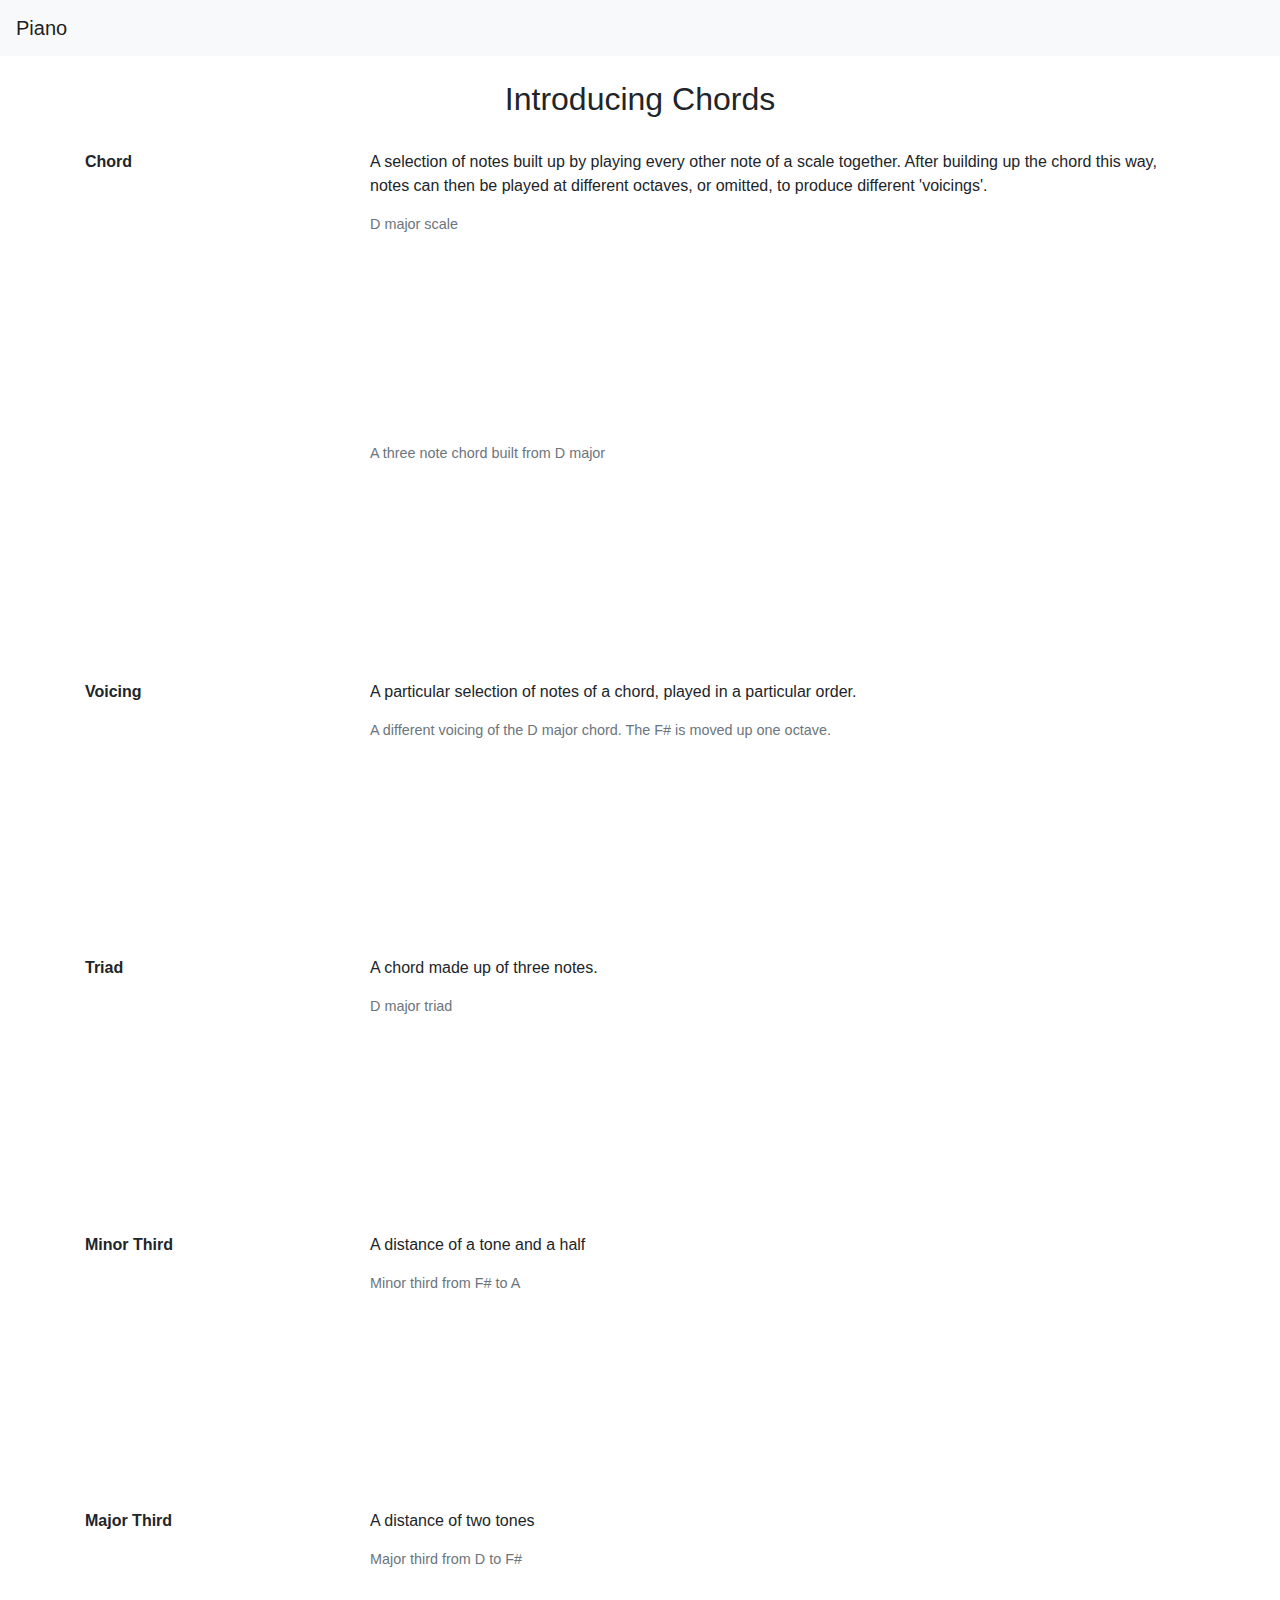
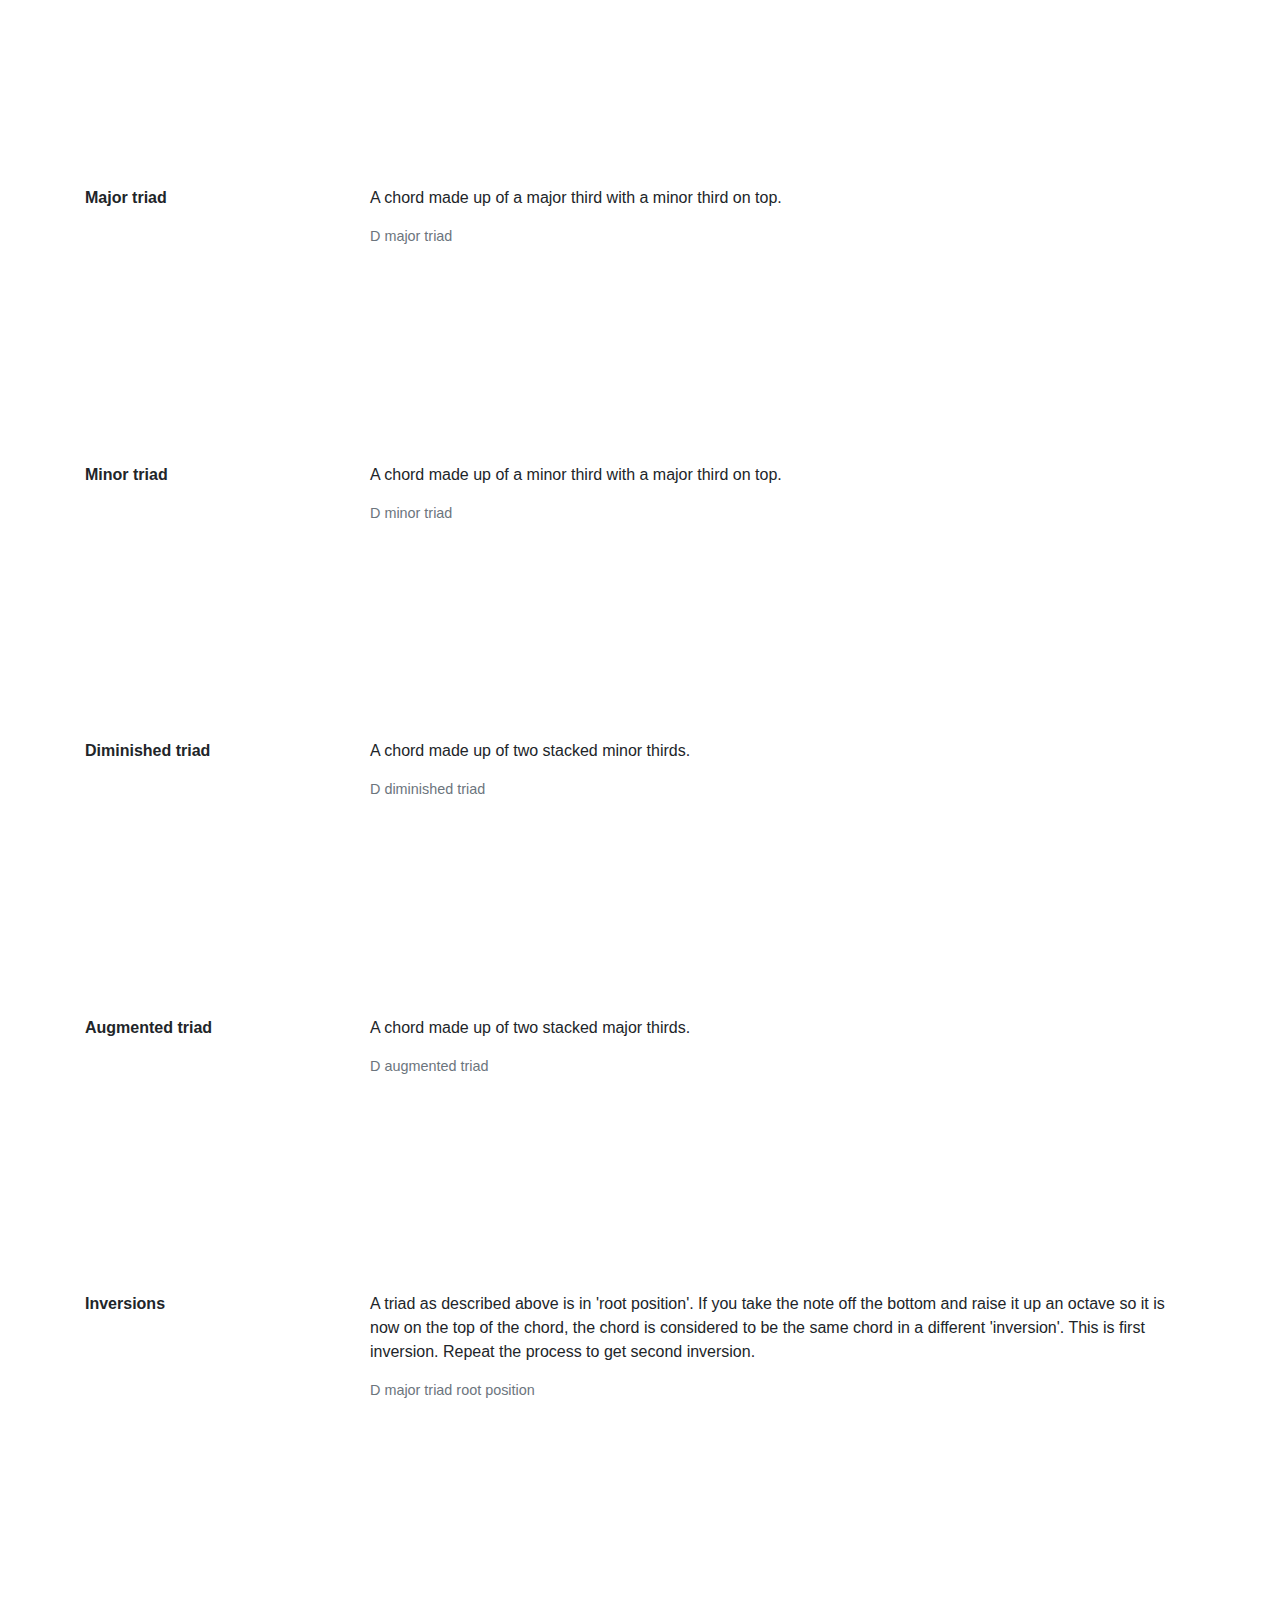
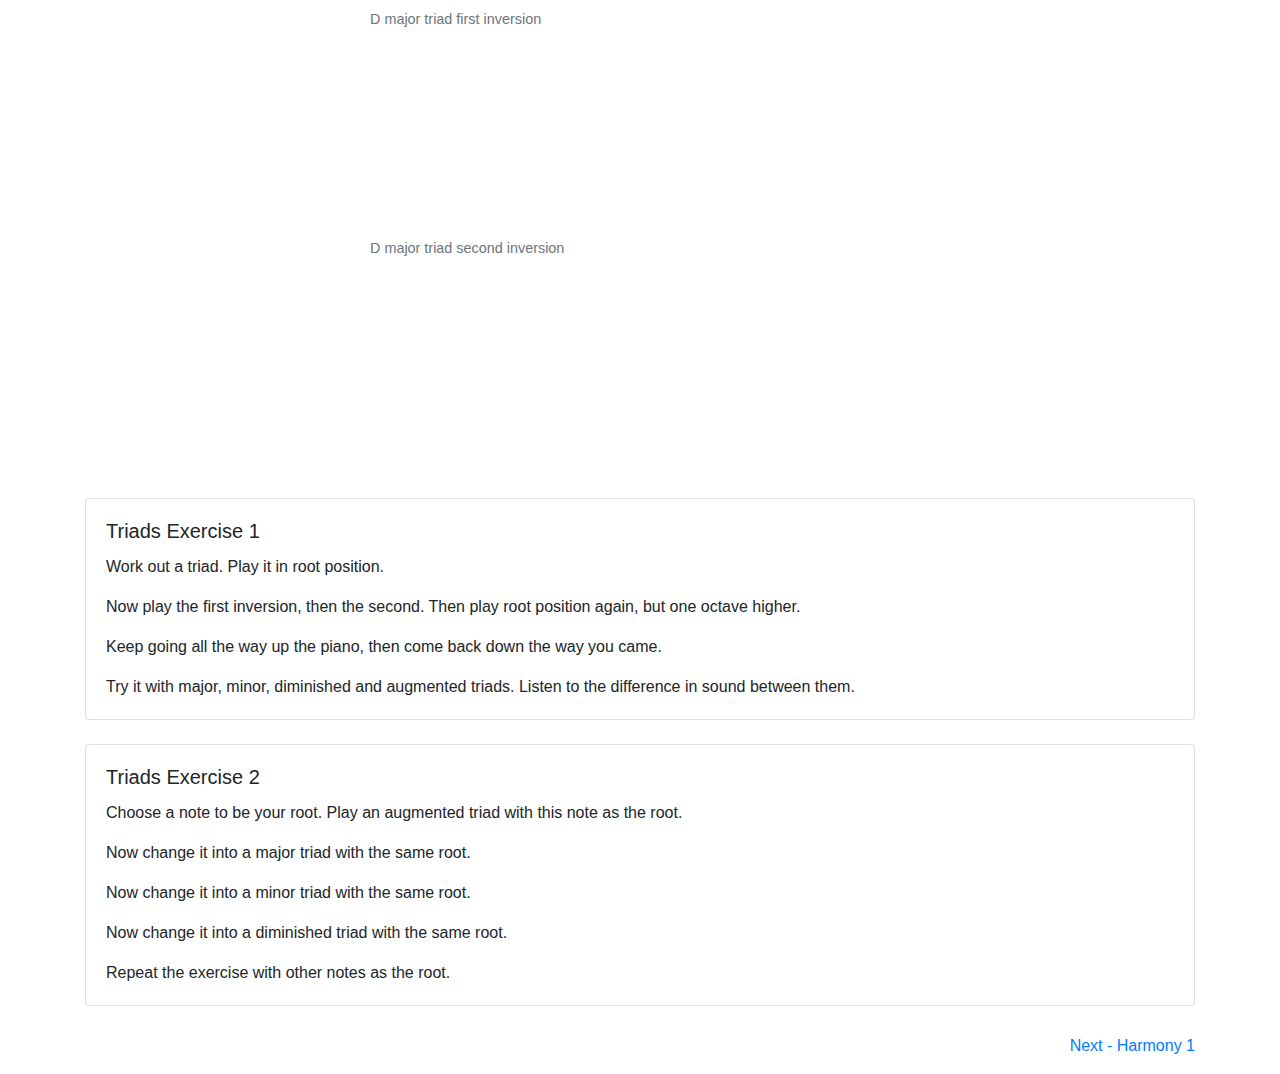
==== chords1/index.html @ b822da72 "more colours" ====
<!doctype html>
<html lang="en">

<head>
    <!-- Required meta tags -->
    <meta charset="utf-8">
    <meta name="viewport"
          content="width=device-width, initial-scale=1, shrink-to-fit=no">

    <!-- Bootstrap CSS -->
    <link rel="stylesheet"
          href="https://stackpath.bootstrapcdn.com/bootstrap/4.3.1/css/bootstrap.min.css"
          integrity="sha384-ggOyR0iXCbMQv3Xipma34MD+dH/1fQ784/j6cY/iJTQUOhcWr7x9JvoRxT2MZw1T"
          crossorigin="anonymous">

    <title>Introducing Chords</title>
</head>

<body>
    <nav class="navbar navbar-expand-lg navbar-light bg-light">
        <a class="navbar-brand"
           href="/Piano">Piano</a>
    </nav>
    <div class="container">
        <h2 class="text-center py-4">Introducing Chords</h2>
        <dl class="row">
            <dt class="col-sm-3">
                Chord
            </dt>
            <dd class="col-sm-9">
                <p>
                    A selection of notes built up by playing every other note of a scale together. After building up the
                    chord this way, notes can then be played at different octaves, or omitted, to produce different
                    'voicings'.
                </p>
                <div class="figure-caption">D major scale</div>
                <canvas class="keyboard" height="200" width="450" data-lowest="c1" data-highest="gb2" data-notes="d1,e1,gb1,g1,a1,b1,db2,d2:3"></canvas>        
            
                <div class="figure-caption">A three note chord built from D major</div>
                <canvas class="keyboard" height="200" width="450" data-lowest="c1" data-highest="gb2" data-notes="d1,gb1,a1:3"></canvas>
            </dd>
            <dt class="col-sm-3">
                Voicing
            </dt>
            <dd class="col-sm-9">
                <p>
                    A particular selection of notes of a chord, played in a particular order.
                </p>
                <div class="figure-caption">A different voicing of the D major chord. The F# is moved up one octave.</div>
                <canvas class="keyboard" height="200" width="450" data-lowest="c1" data-highest="gb2" data-notes="d1,gb2,a1:3"></canvas>
            </dd>
            <dt class="col-sm-3">
                Triad
            </dt>
            <dd class="col-sm-9">
                <p>
                    A chord made up of three notes.
                </p>
                <div class="figure-caption">D major triad</div>
                <canvas class="keyboard" height="200" width="450" data-lowest="c1" data-highest="gb2" data-notes="d1,gb1,a1:1"></canvas>
            </dd>
            <dt class="col-sm-3">
                Minor Third
            </dt>
            <dd class="col-sm-9">
                <p>
                    A distance of a tone and a half
                </p>
                <div class="figure-caption">Minor third from F# to A</div>
                <canvas class="keyboard" height="200" width="450" data-lowest="c1" data-highest="gb2" data-notes="gb1,a1:1"></canvas>
            </dd>
            <dt class="col-sm-3">
                Major Third
            </dt>
            <dd class="col-sm-9">
                <p>
                    A distance of two tones
                </p>
                <div class="figure-caption">Major third from D to F#</div>
                <canvas class="keyboard" height="200" width="450" data-lowest="c1" data-highest="gb2" data-notes="d1,gb1:1"></canvas>
            </dd>
            <dt class="col-sm-3">
                Major triad
            </dt>
            <dd class="col-sm-9">
                <p>
                    A chord made up of a major third with a minor third on top.
                </p>
                <div class="figure-caption">D major triad</div>
                <canvas class="keyboard" height="200" width="450" data-lowest="c1" data-highest="gb2" data-notes="d1,gb1,a1:2"></canvas>
            </dd>
            <dt class="col-sm-3">
                Minor triad
            </dt>
            <dd class="col-sm-9">
                <p>
                    A chord made up of a minor third with a major third on top.
                </p>
                <div class="figure-caption">D minor triad</div>
                <canvas class="keyboard" height="200" width="450" data-lowest="c1" data-highest="gb2" data-notes="d1,f1,a1:2"></canvas>
            </dd>
            <dt class="col-sm-3">
                Diminished triad
            </dt>
            <dd class="col-sm-9">
                <p>
                    A chord made up of two stacked minor thirds.
                </p>
                <div class="figure-caption">D diminished triad</div>
                <canvas class="keyboard" height="200" width="450" data-lowest="c1" data-highest="gb2" data-notes="d1,f1,ab1:2"></canvas>
            </dd>
            <dt class="col-sm-3">
                Augmented triad
            </dt>
            <dd class="col-sm-9">
                <p>
                    A chord made up of two stacked major thirds.
                </p>
                <div class="figure-caption">D augmented triad</div>
                <canvas class="keyboard" height="200" width="450" data-lowest="c1" data-highest="gb2" data-notes="d1,gb1,bb1:2"></canvas>
            </dd>
            <dt class="col-sm-3">
                Inversions
            </dt>
            <dd class="col-sm-9">
                <p>
                    A triad as described above is in 'root position'. If you take the note off the bottom and raise it
                    up an octave so it is now on the top of the chord, the chord is considered to be the same chord in a
                    different
                    'inversion'. This is first inversion. Repeat the process to get second inversion.
                </p>
                <div class="figure-caption">D major triad root position</div>
                <canvas class="keyboard" height="200" width="450" data-lowest="c1" data-highest="gb2" data-notes="d1,gb1,a1:3"></canvas>
                <div class="figure-caption">D major triad first inversion</div>
                <canvas class="keyboard" height="200" width="450" data-lowest="c1" data-highest="gb2" data-notes="d2,gb1,a1:3"></canvas>
                <div class="figure-caption">D major triad second inversion</div>
                <canvas class="keyboard" height="200" width="450" data-lowest="c1" data-highest="gb2" data-notes="d2,gb2,a1:3"></canvas>
            </dd>
        </dl>

        <div class="card my-4">
            <div class="card-body">
                <h5 class="card-title">Triads Exercise 1</h5>
                <p class="card-text">
                    Work out a triad. Play it in root position.
                </p>
                <p class="card-text">
                    Now play the first inversion, then the second. Then play root position again, but one octave higher.
                </p>
                <p class="card-text">
                    Keep going all the way up the piano, then come back down the way you came.
                </p>
                <p class="card-text">
                    Try it with major, minor, diminished and augmented triads. Listen to the difference in sound between them.
                </p>
            </div>
        </div>

        <div class="card my-4">
            <div class="card-body">
                <h5 class="card-title">Triads Exercise 2</h5>
                <p class="card-text">
                    Choose a note to be your root. Play an augmented triad with this note as the root.
                </p>
                <p class="card-text">
                    Now change it into a major triad with the same root.
                </p>
                <p class="card-text">
                    Now change it into a minor triad with the same root.
                </p>
                <p class="card-text">
                    Now change it into a diminished triad with the same root.
                </p>
                <p class="card-text">
                    Repeat the exercise with other notes as the root.
                </p>
            </div>
        </div>

        <a href="/Piano/harmony1" class="link-primary mt-1 mb-3 float-right">Next - Harmony 1</a>
    </div>



    <!-- Optional JavaScript -->
    <!-- jQuery first, then Popper.js, then Bootstrap JS -->
    <script src="https://code.jquery.com/jquery-3.3.1.slim.min.js"
            integrity="sha384-q8i/X+965DzO0rT7abK41JStQIAqVgRVzpbzo5smXKp4YfRvH+8abtTE1Pi6jizo"
            crossorigin="anonymous"></script>
    <script src="https://cdnjs.cloudflare.com/ajax/libs/popper.js/1.14.7/umd/popper.min.js"
            integrity="sha384-UO2eT0CpHqdSJQ6hJty5KVphtPhzWj9WO1clHTMGa3JDZwrnQq4sF86dIHNDz0W1"
            crossorigin="anonymous"></script>
    <script src="https://stackpath.bootstrapcdn.com/bootstrap/4.3.1/js/bootstrap.min.js"
            integrity="sha384-JjSmVgyd0p3pXB1rRibZUAYoIIy6OrQ6VrjIEaFf/nJGzIxFDsf4x0xIM+B07jRM"
            crossorigin="anonymous"></script>
    <script src="/Piano/keyboard.js"></script>
</body>

</html>
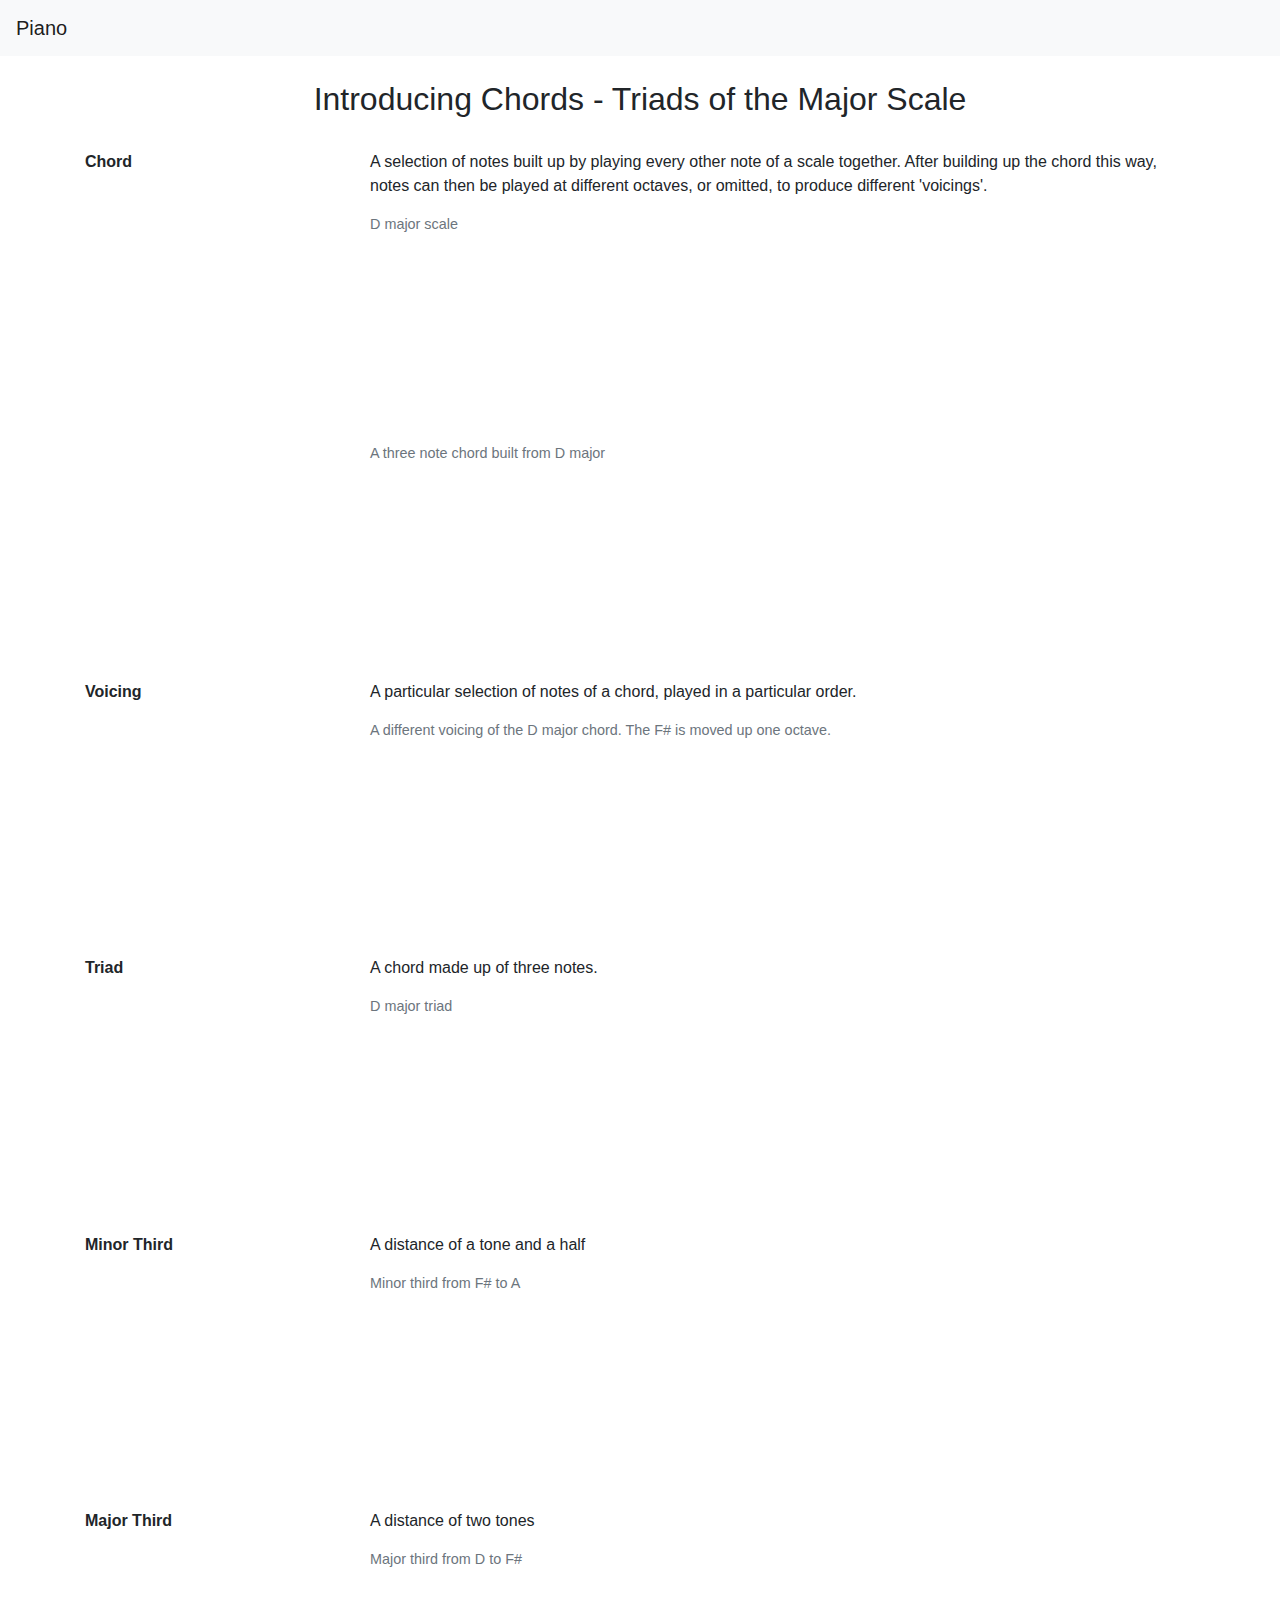
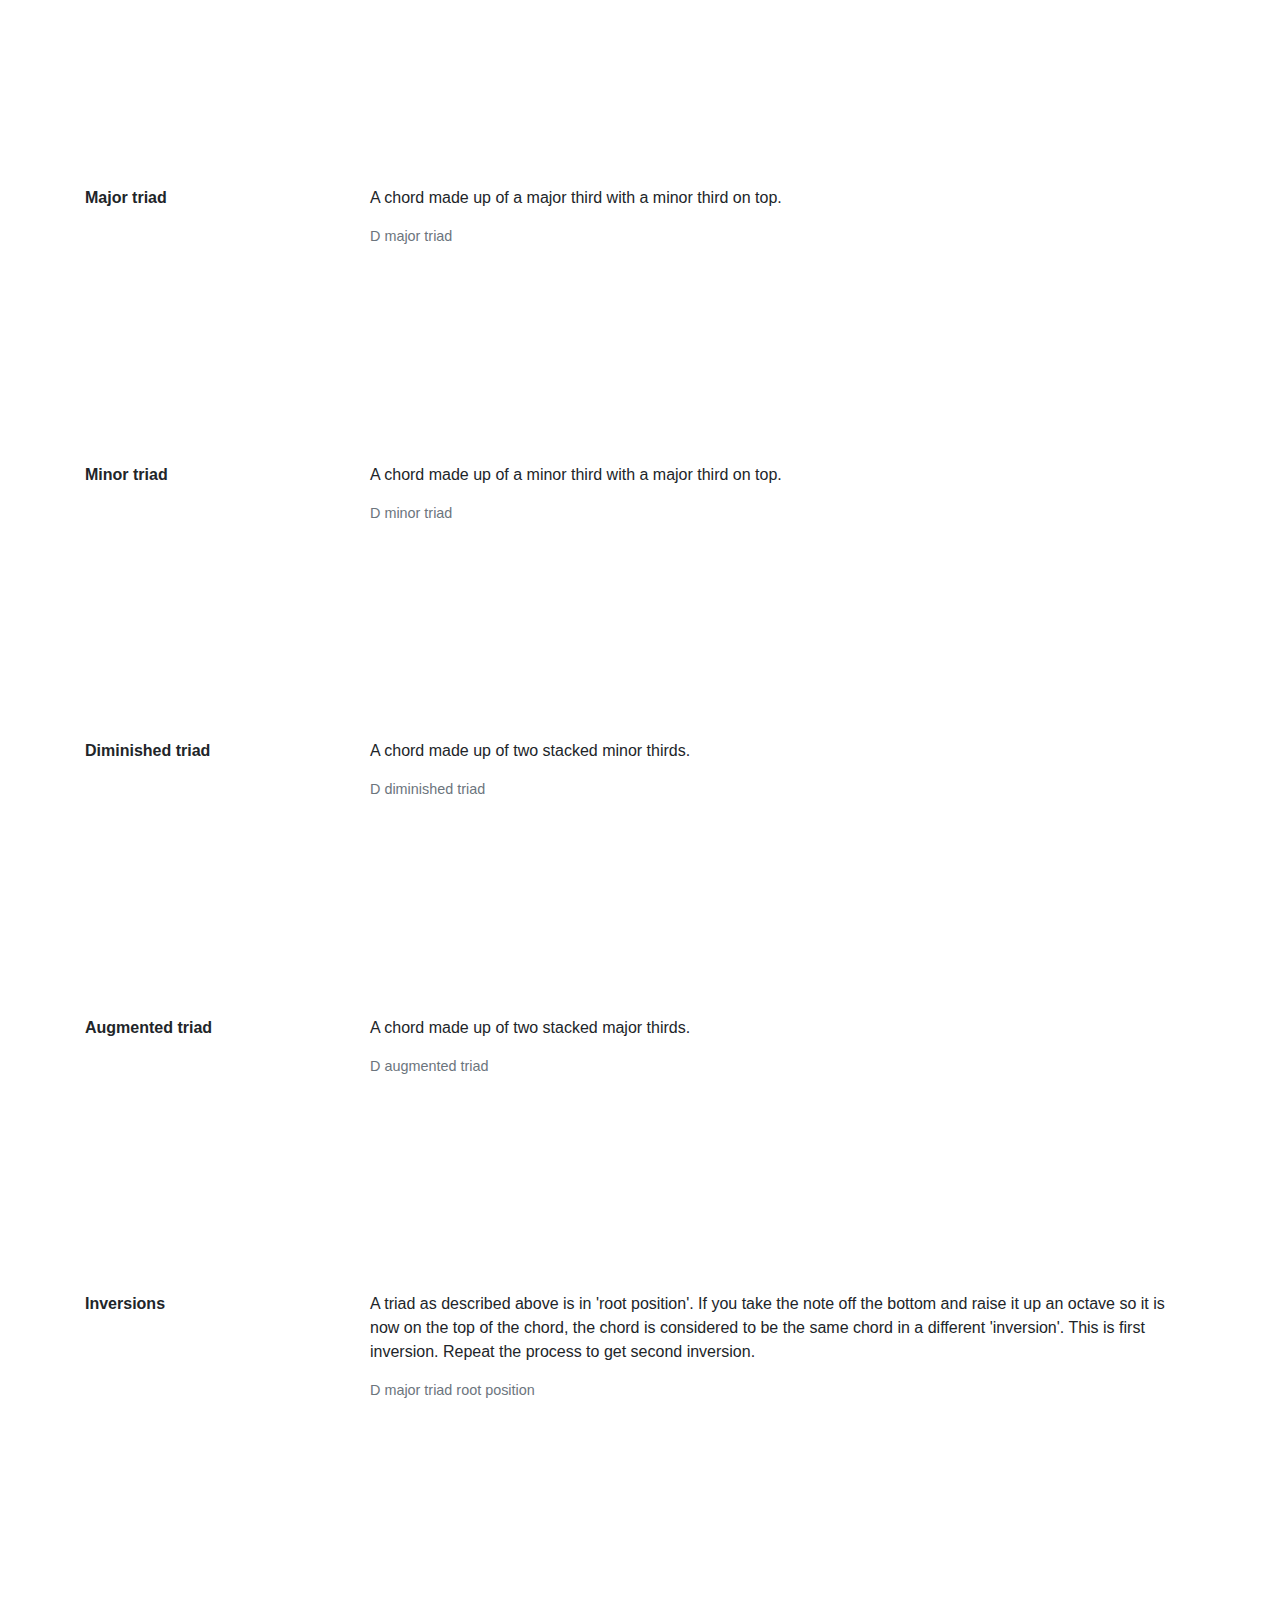
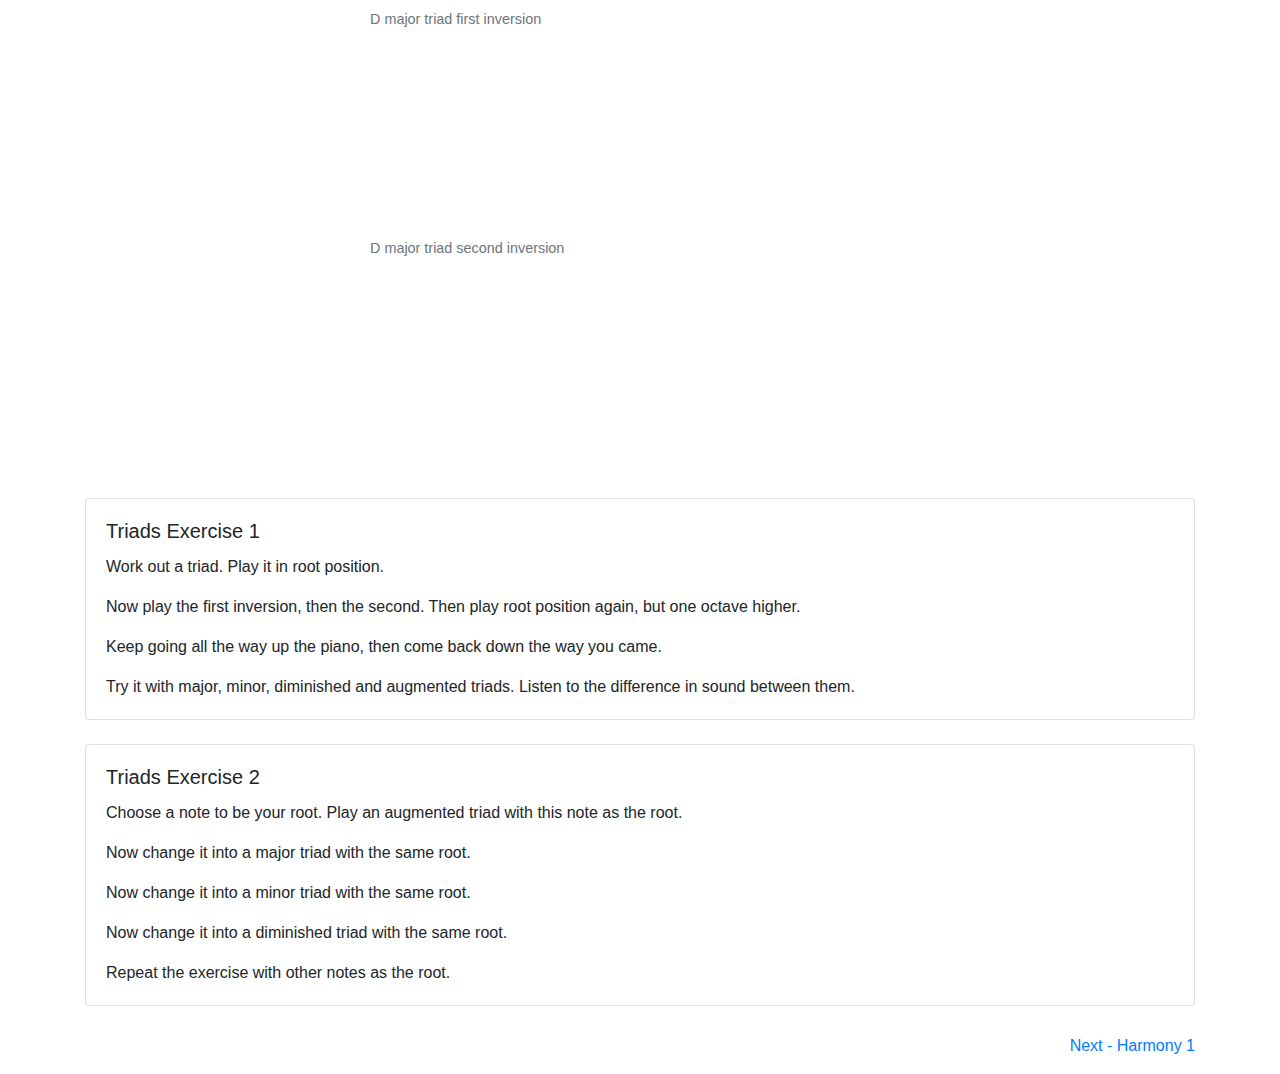
==== commit 3dd737c6: "headings" ====
--- a/chords1/index.html
+++ b/chords1/index.html
@@ -13,7 +13,7 @@
           integrity="sha384-ggOyR0iXCbMQv3Xipma34MD+dH/1fQ784/j6cY/iJTQUOhcWr7x9JvoRxT2MZw1T"
           crossorigin="anonymous">
 
-    <title>Introducing Chords</title>
+    <title>Introducing Chords - Triads of the Major Scale</title>
 </head>
 
 <body>
@@ -22,7 +22,7 @@
            href="/Piano">Piano</a>
     </nav>
     <div class="container">
-        <h2 class="text-center py-4">Introducing Chords</h2>
+        <h2 class="text-center py-4">Introducing Chords - Triads of the Major Scale</h2>
         <dl class="row">
             <dt class="col-sm-3">
                 Chord
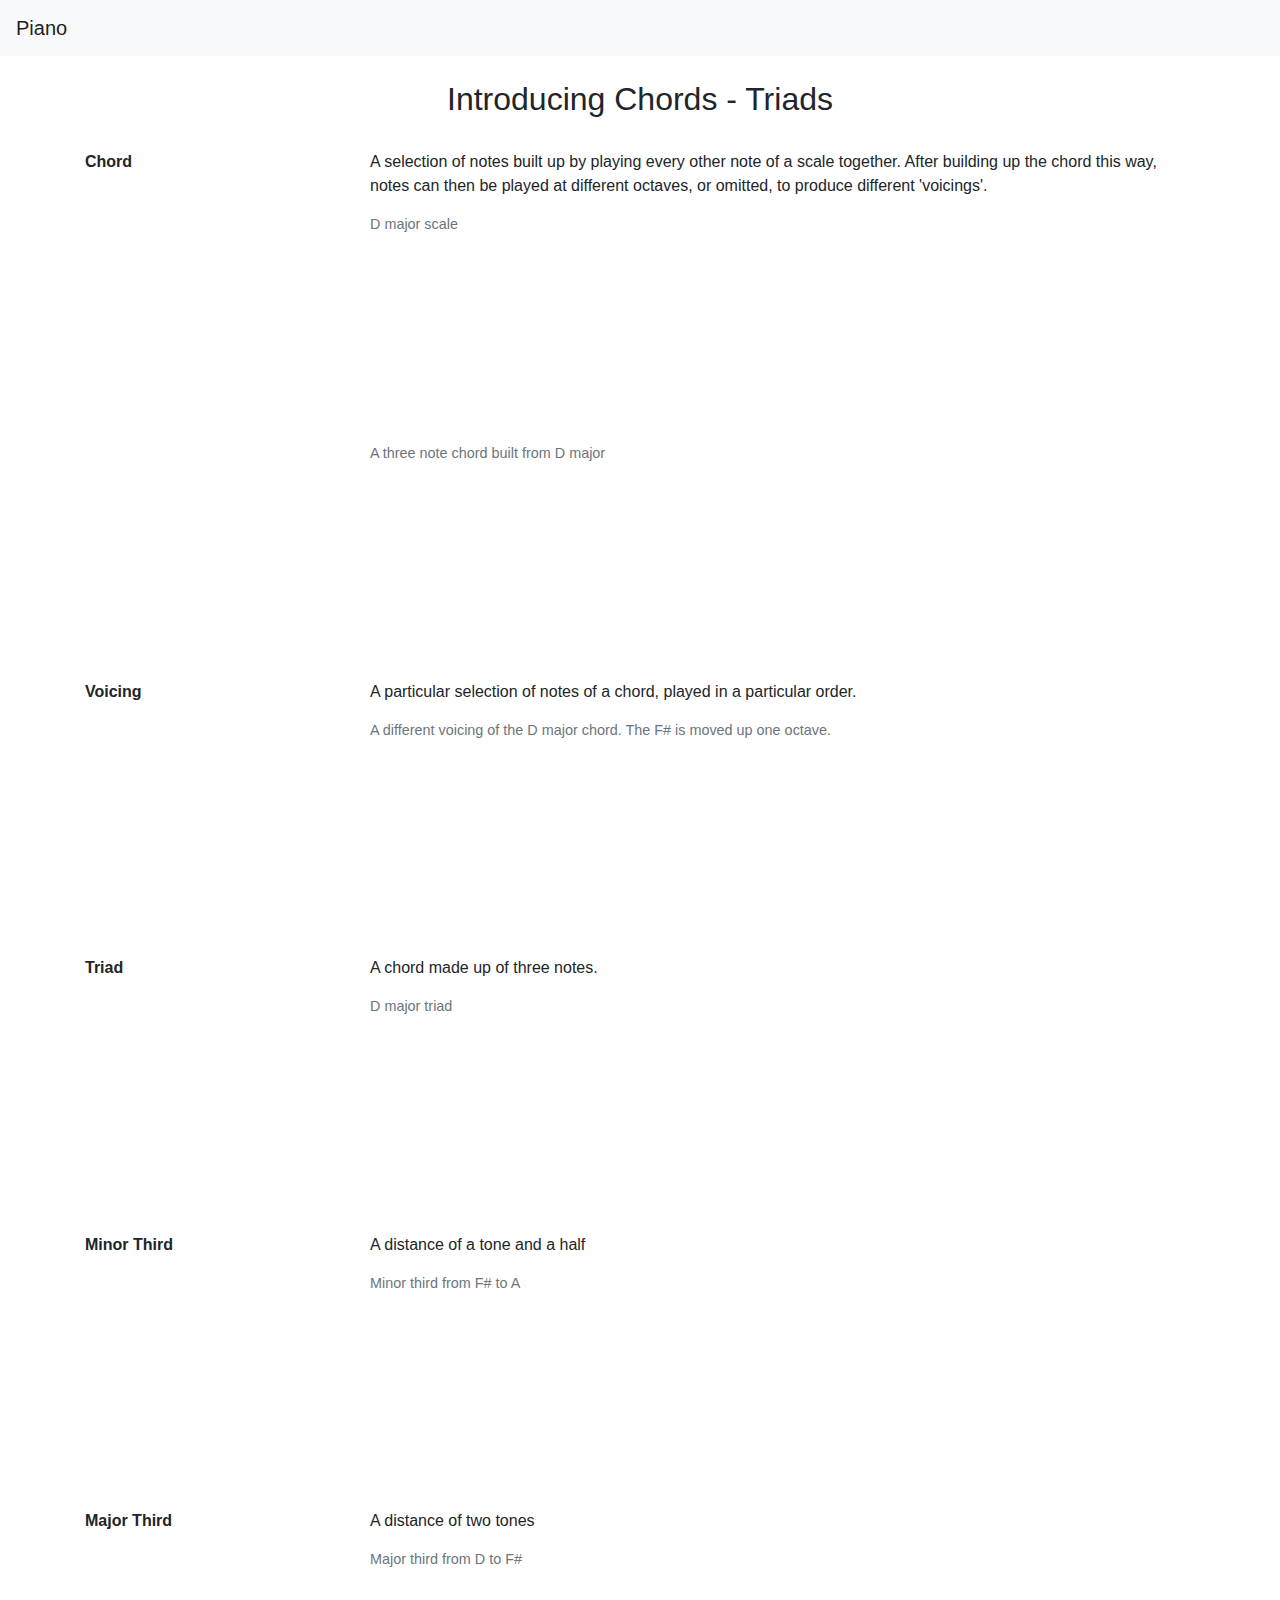
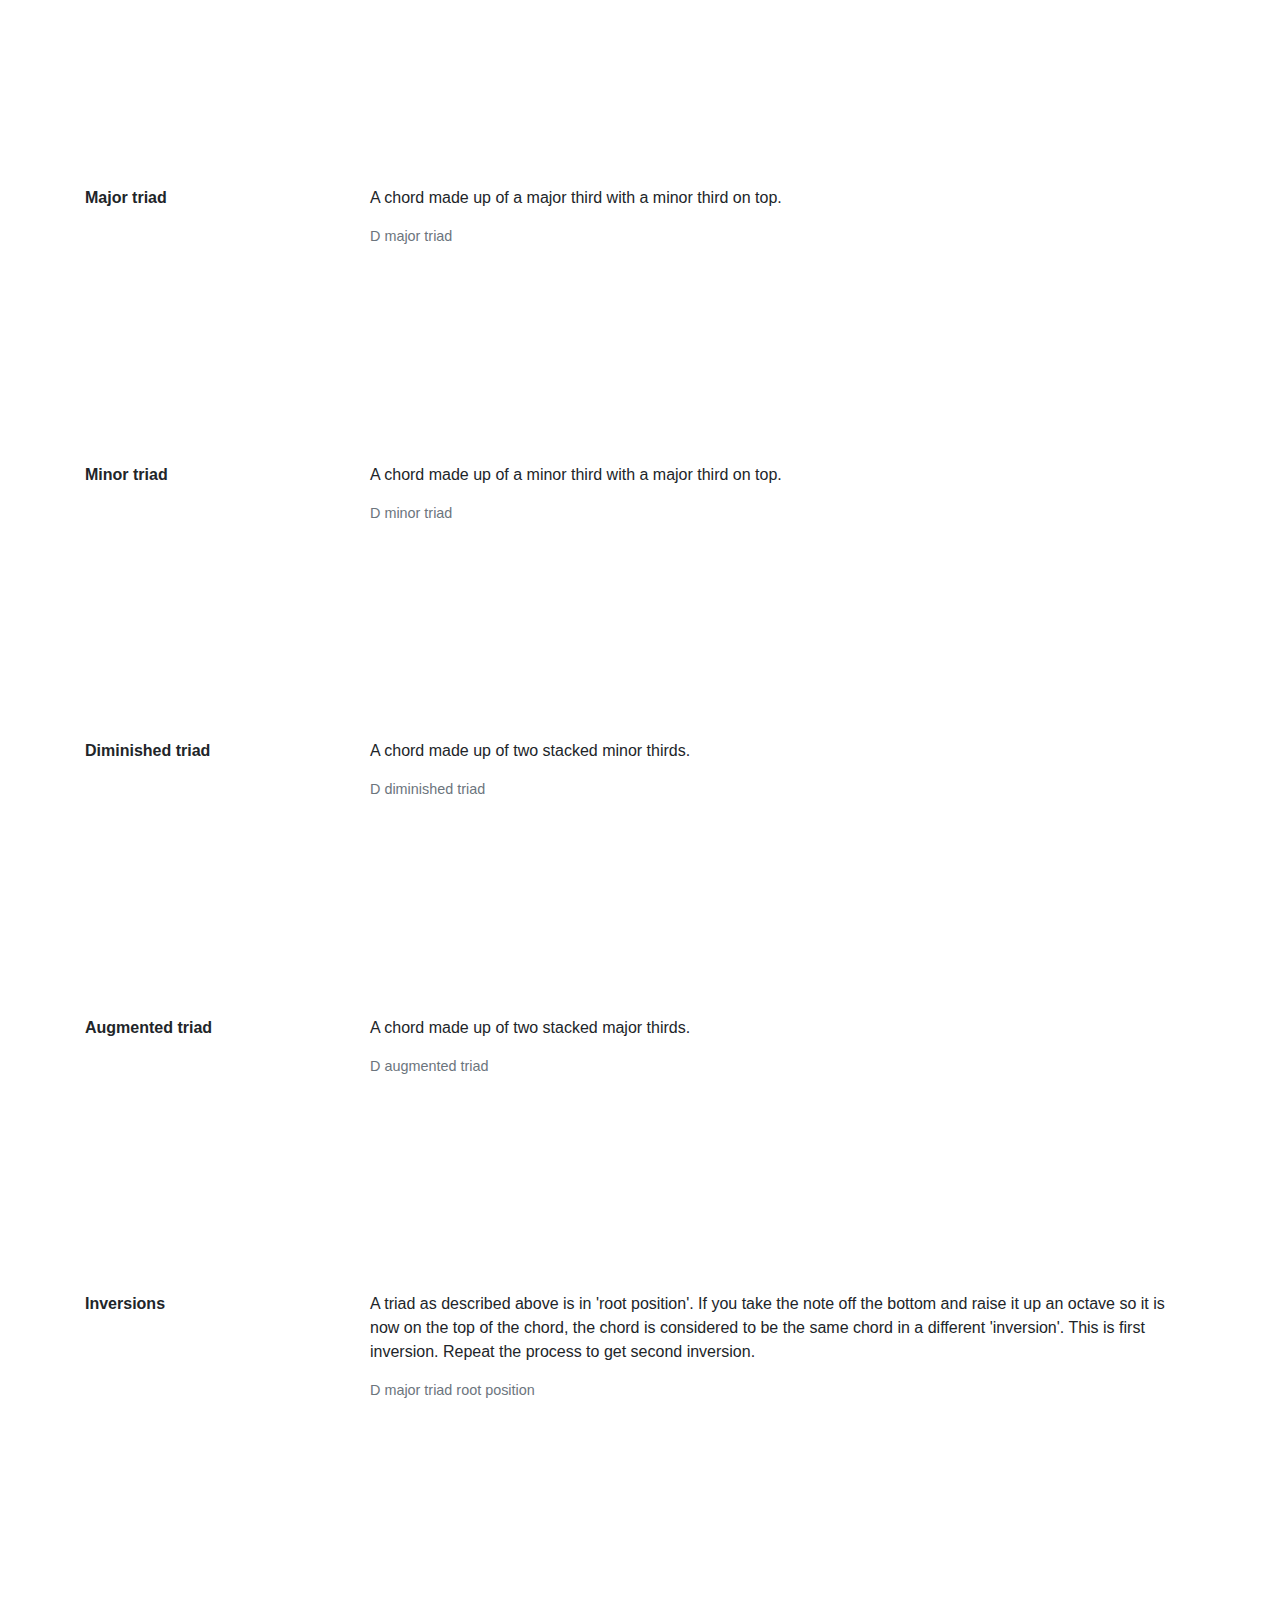
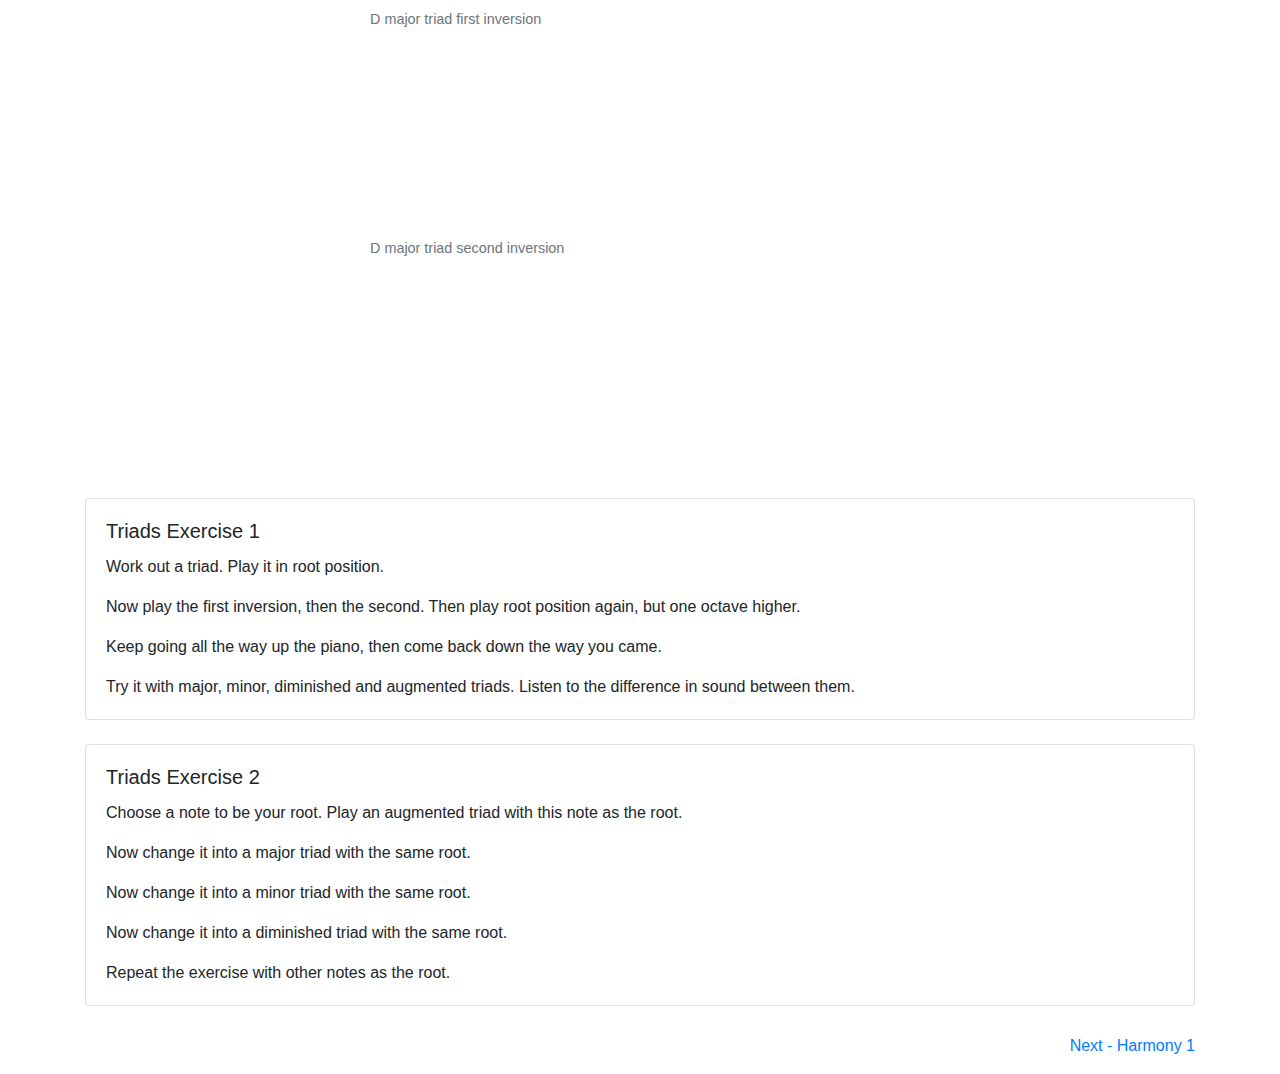
==== commit 4785ddf4: "headings" ====
--- a/chords1/index.html
+++ b/chords1/index.html
@@ -13,7 +13,7 @@
           integrity="sha384-ggOyR0iXCbMQv3Xipma34MD+dH/1fQ784/j6cY/iJTQUOhcWr7x9JvoRxT2MZw1T"
           crossorigin="anonymous">
 
-    <title>Introducing Chords - Triads of the Major Scale</title>
+    <title>Introducing Chords - Triads</title>
 </head>
 
 <body>
@@ -22,7 +22,7 @@
            href="/Piano">Piano</a>
     </nav>
     <div class="container">
-        <h2 class="text-center py-4">Introducing Chords - Triads of the Major Scale</h2>
+        <h2 class="text-center py-4">Introducing Chords - Triads</h2>
         <dl class="row">
             <dt class="col-sm-3">
                 Chord
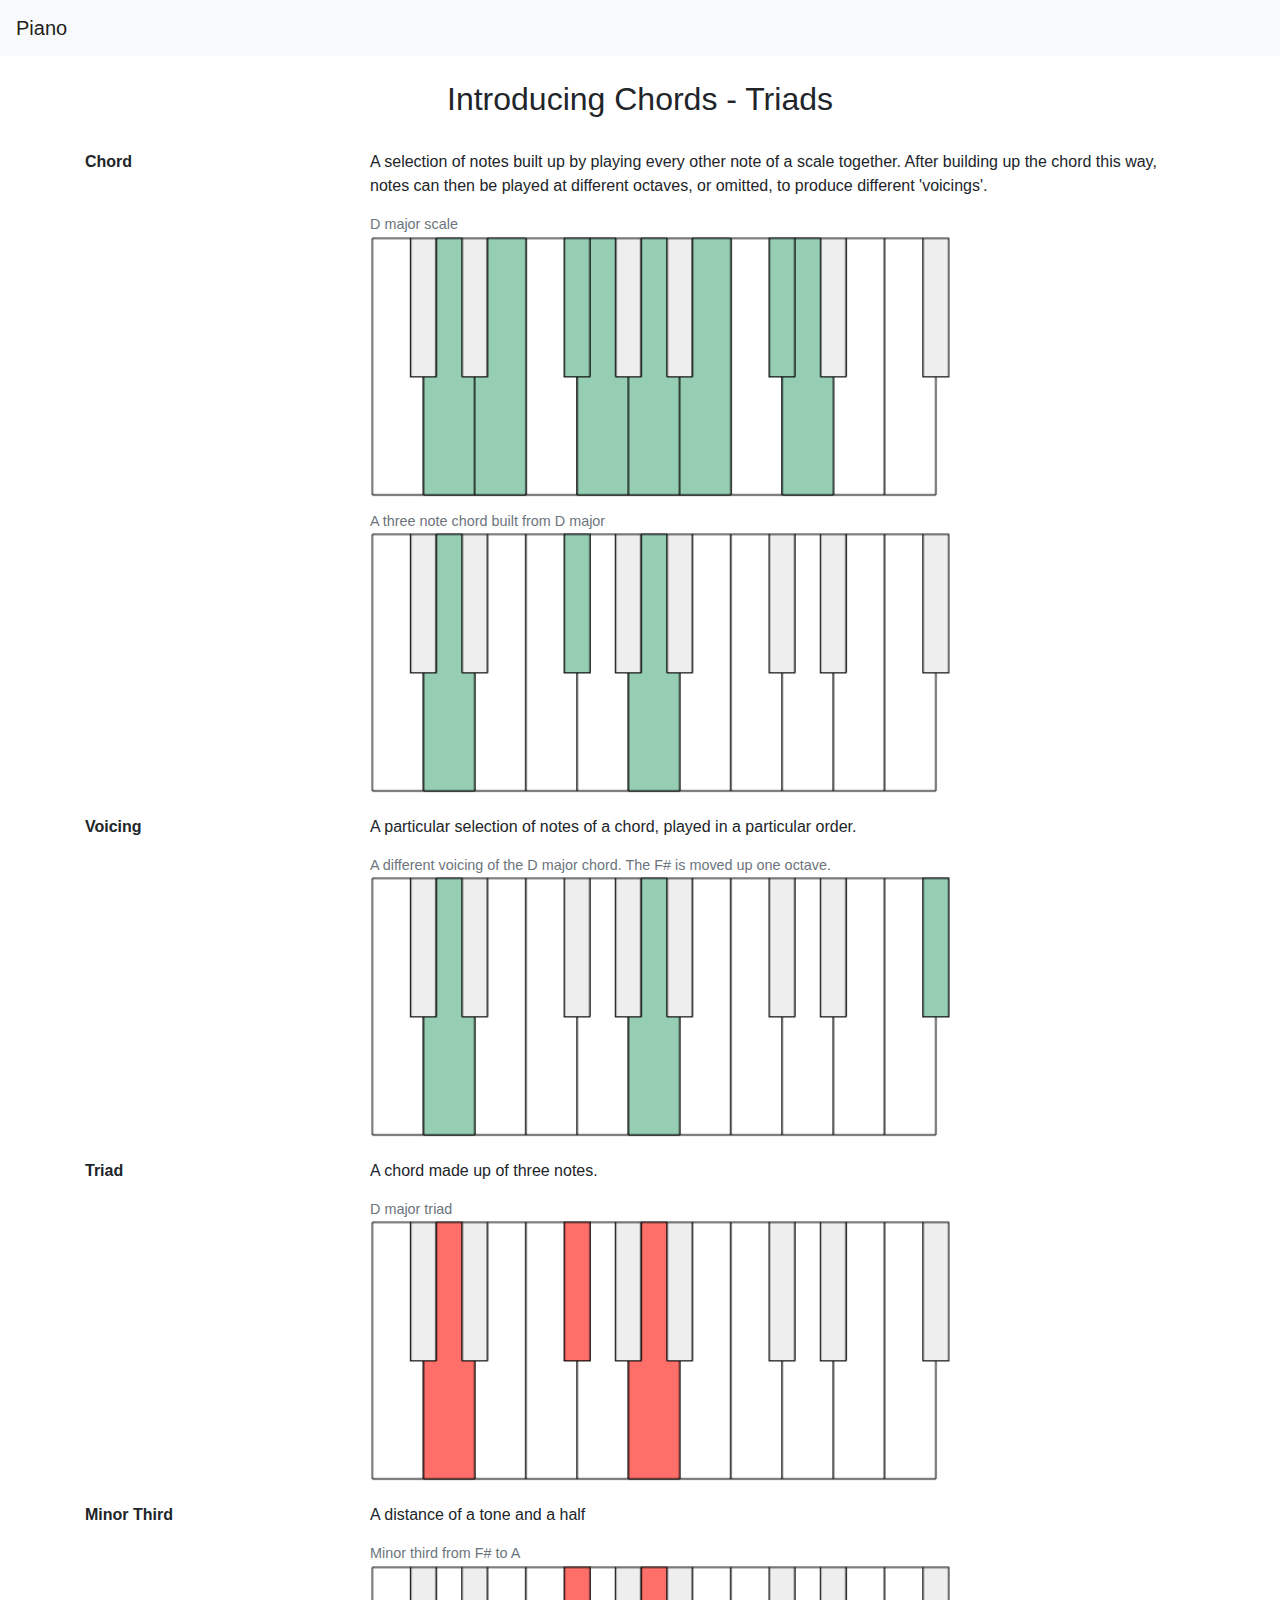
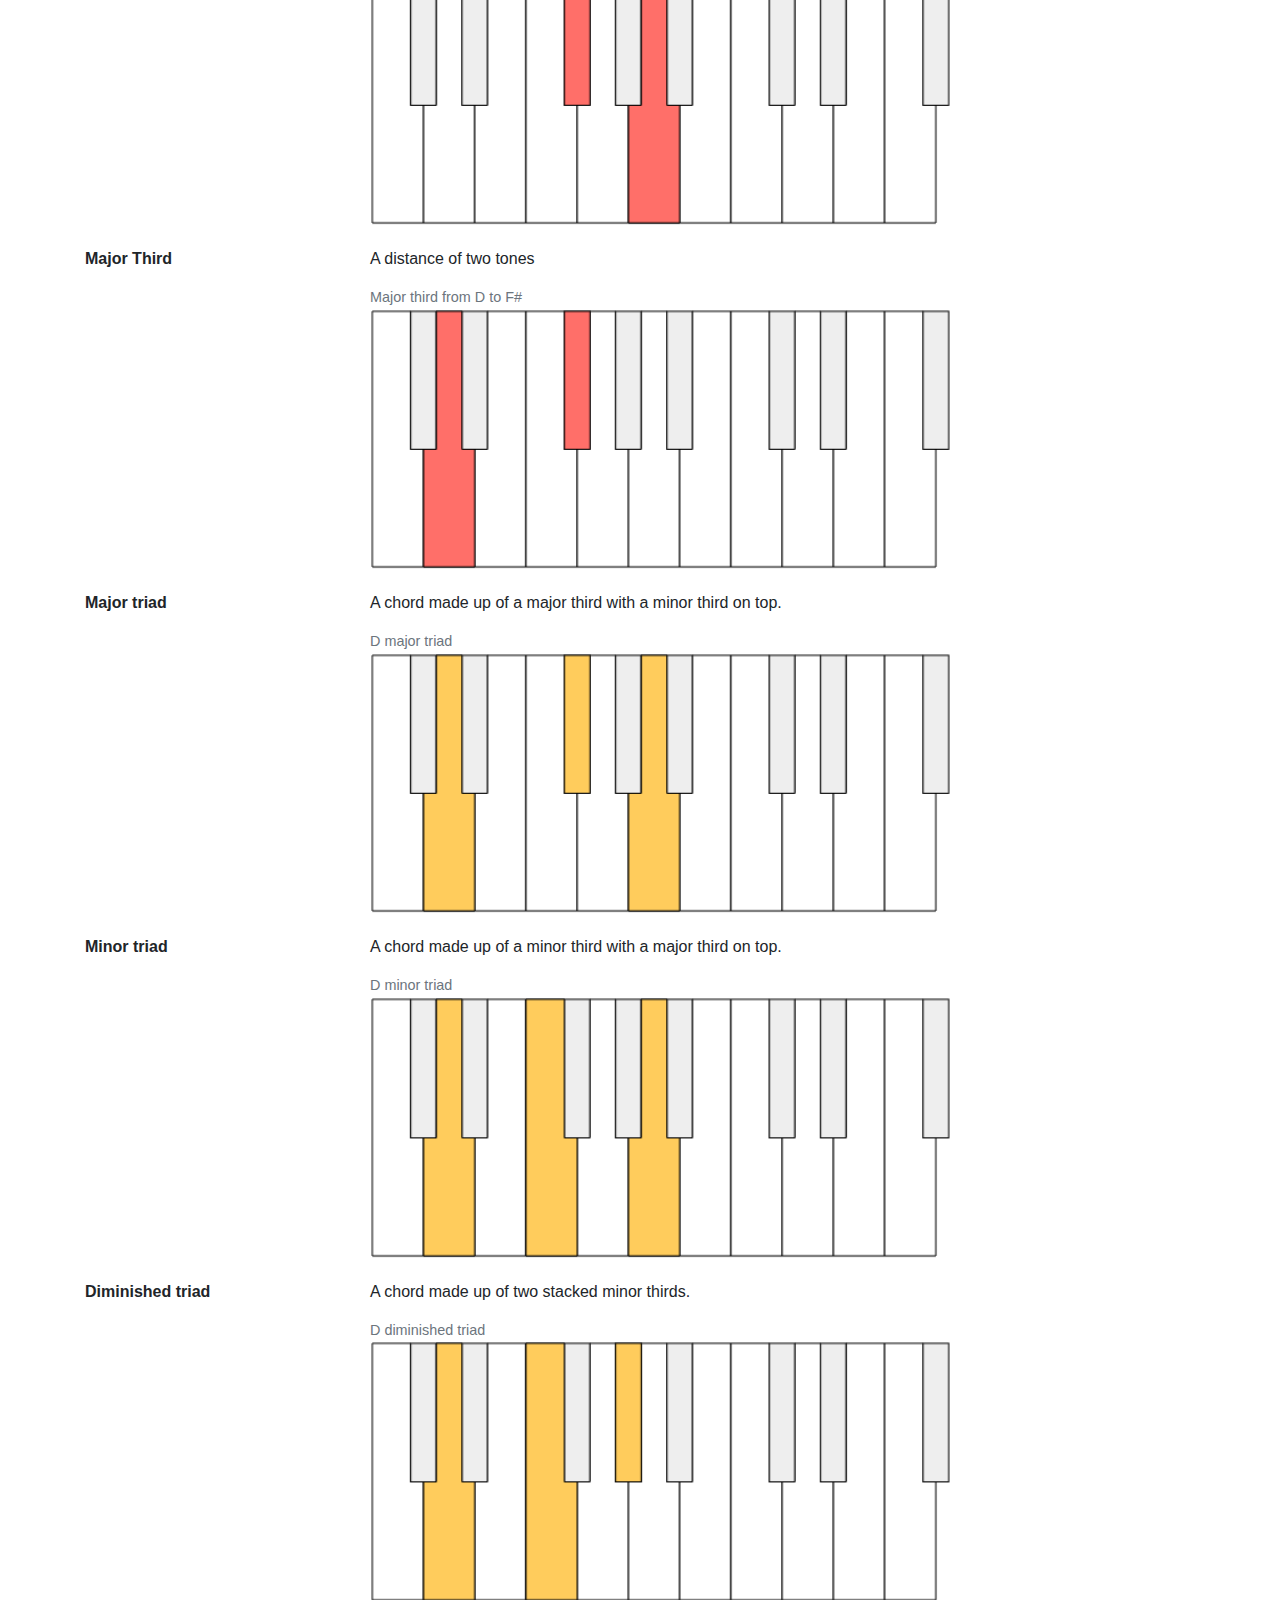
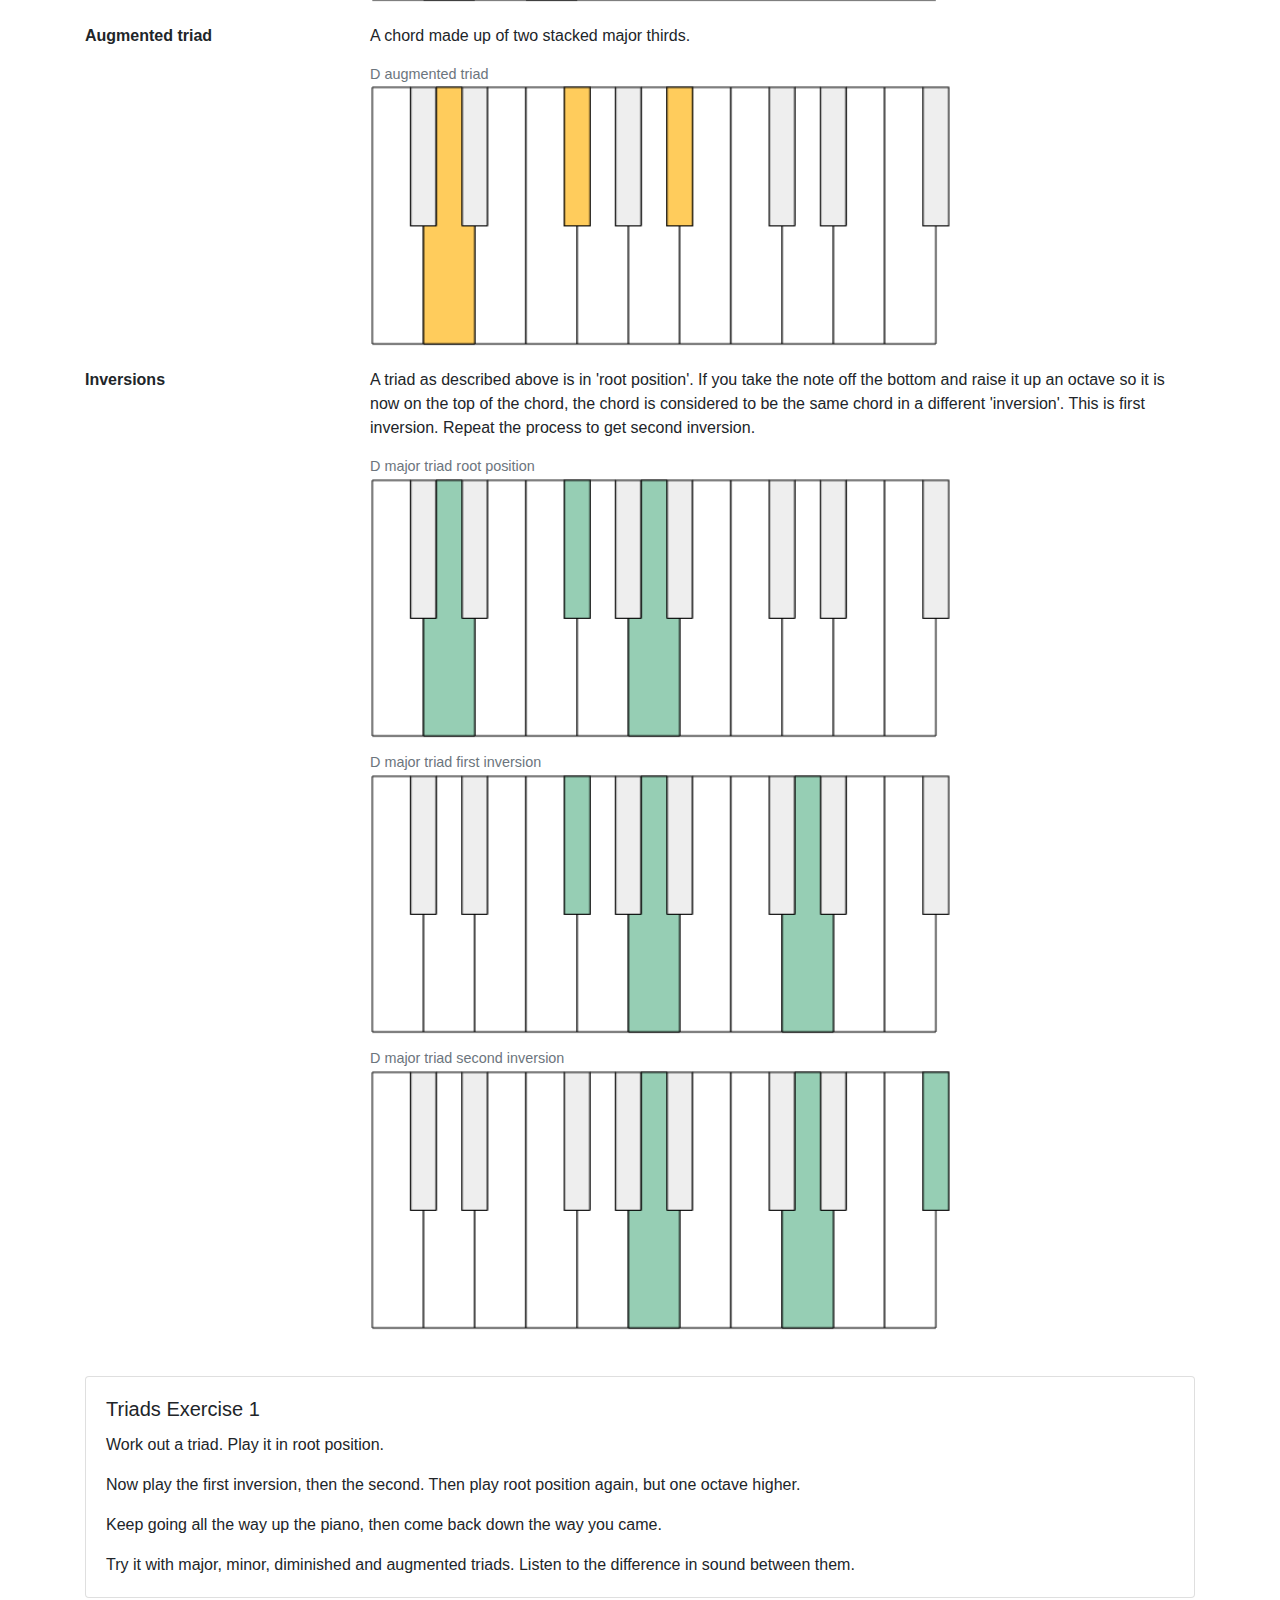
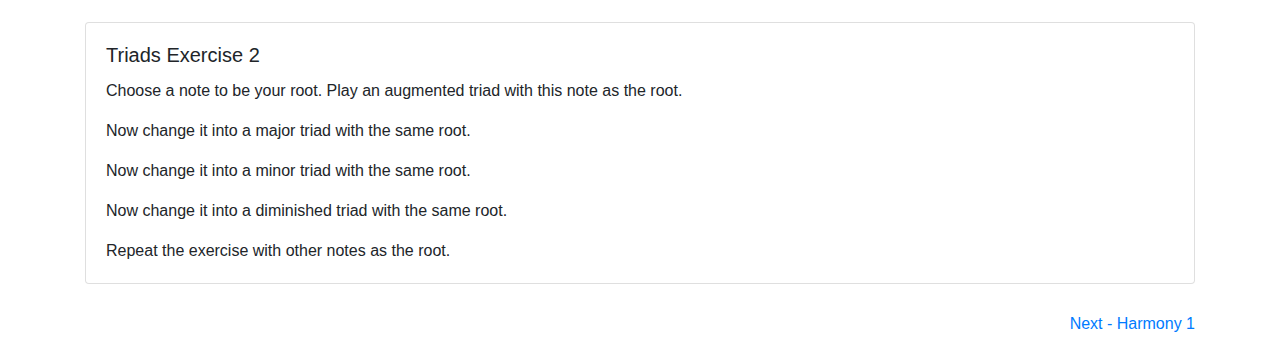
==== commit e9f17933: "paths and harmonised tune" ====
--- a/chords1/index.html
+++ b/chords1/index.html
@@ -19,7 +19,7 @@
 <body>
     <nav class="navbar navbar-expand-lg navbar-light bg-light">
         <a class="navbar-brand"
-           href="/Piano">Piano</a>
+           href="/">Piano</a>
     </nav>
     <div class="container">
         <h2 class="text-center py-4">Introducing Chords - Triads</h2>
@@ -177,7 +177,7 @@
             </div>
         </div>
 
-        <a href="/Piano/harmony1" class="link-primary mt-1 mb-3 float-right">Next - Harmony 1</a>
+        <a href="/harmony1" class="link-primary mt-1 mb-3 float-right">Next - Harmony 1</a>
     </div>
 
 
@@ -193,7 +193,7 @@
     <script src="https://stackpath.bootstrapcdn.com/bootstrap/4.3.1/js/bootstrap.min.js"
             integrity="sha384-JjSmVgyd0p3pXB1rRibZUAYoIIy6OrQ6VrjIEaFf/nJGzIxFDsf4x0xIM+B07jRM"
             crossorigin="anonymous"></script>
-    <script src="/Piano/keyboard.js"></script>
+    <script src="/keyboard.js"></script>
 </body>
 
 </html>
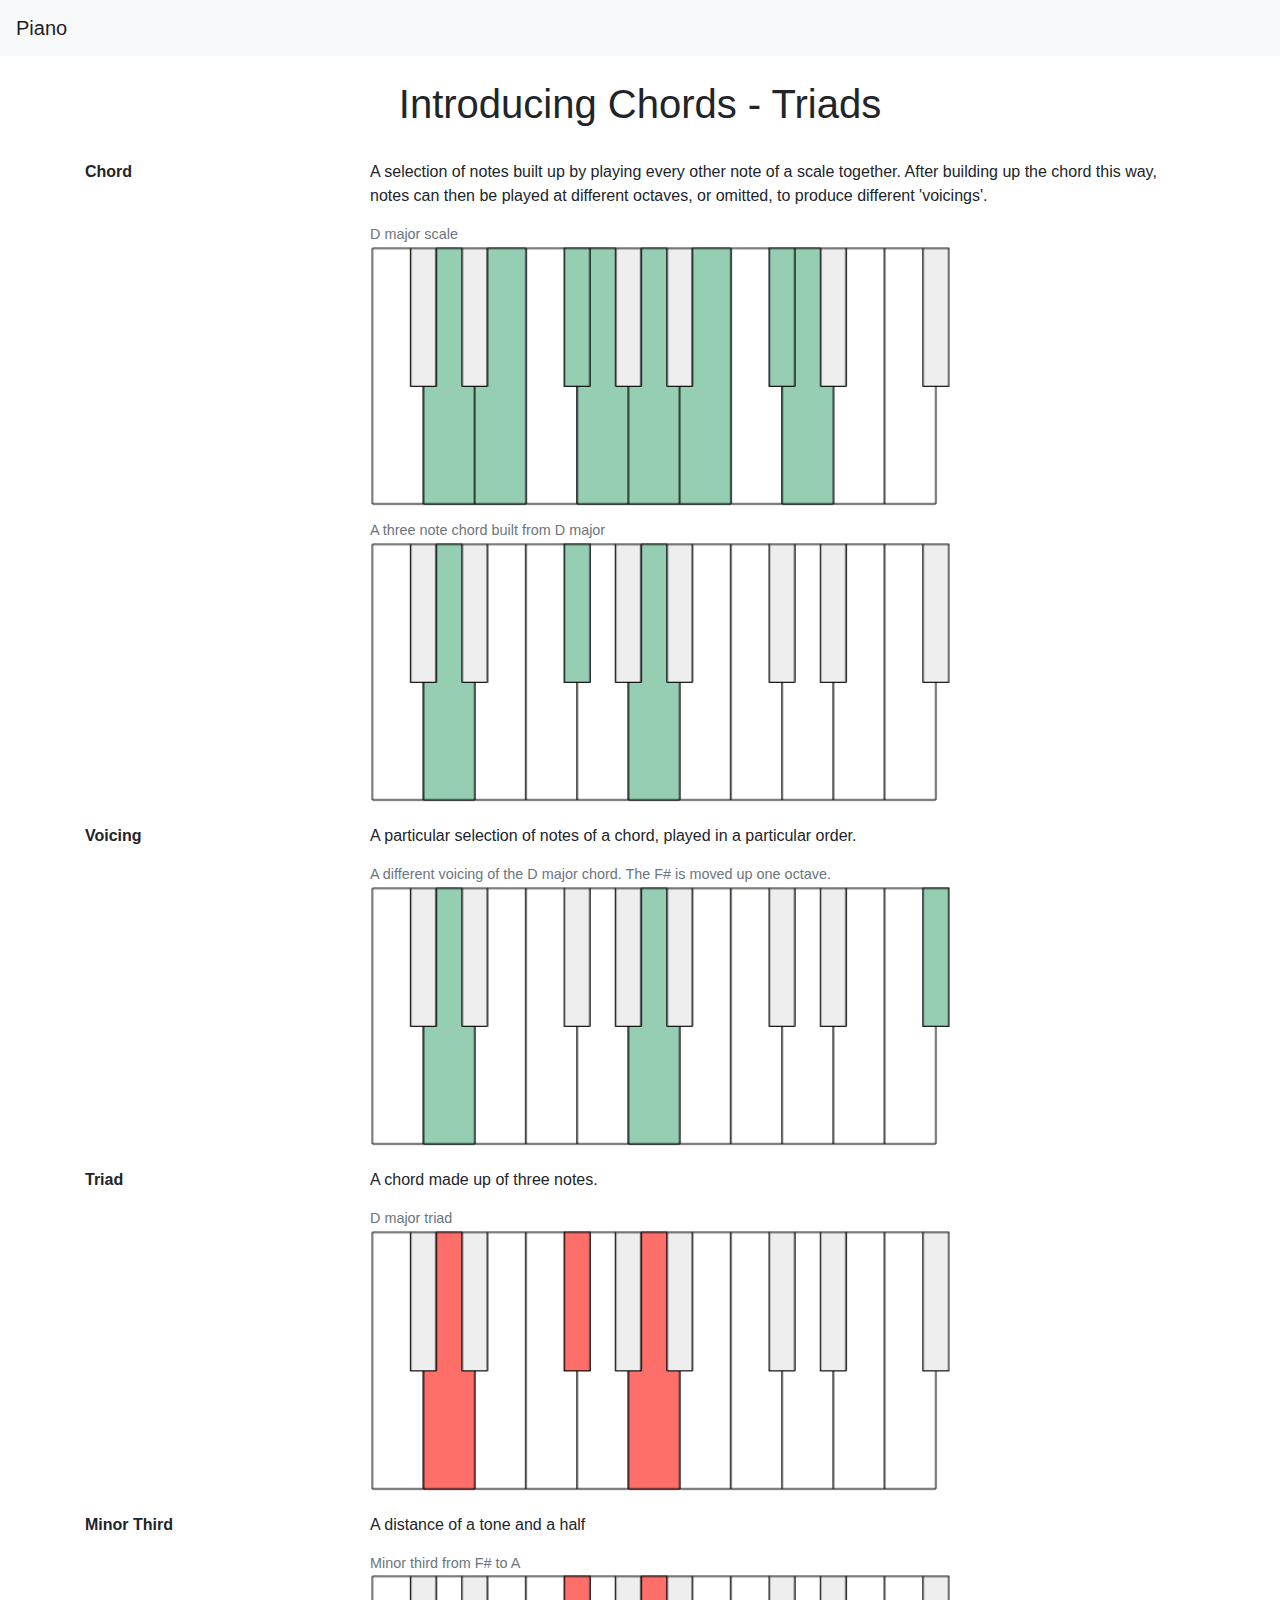
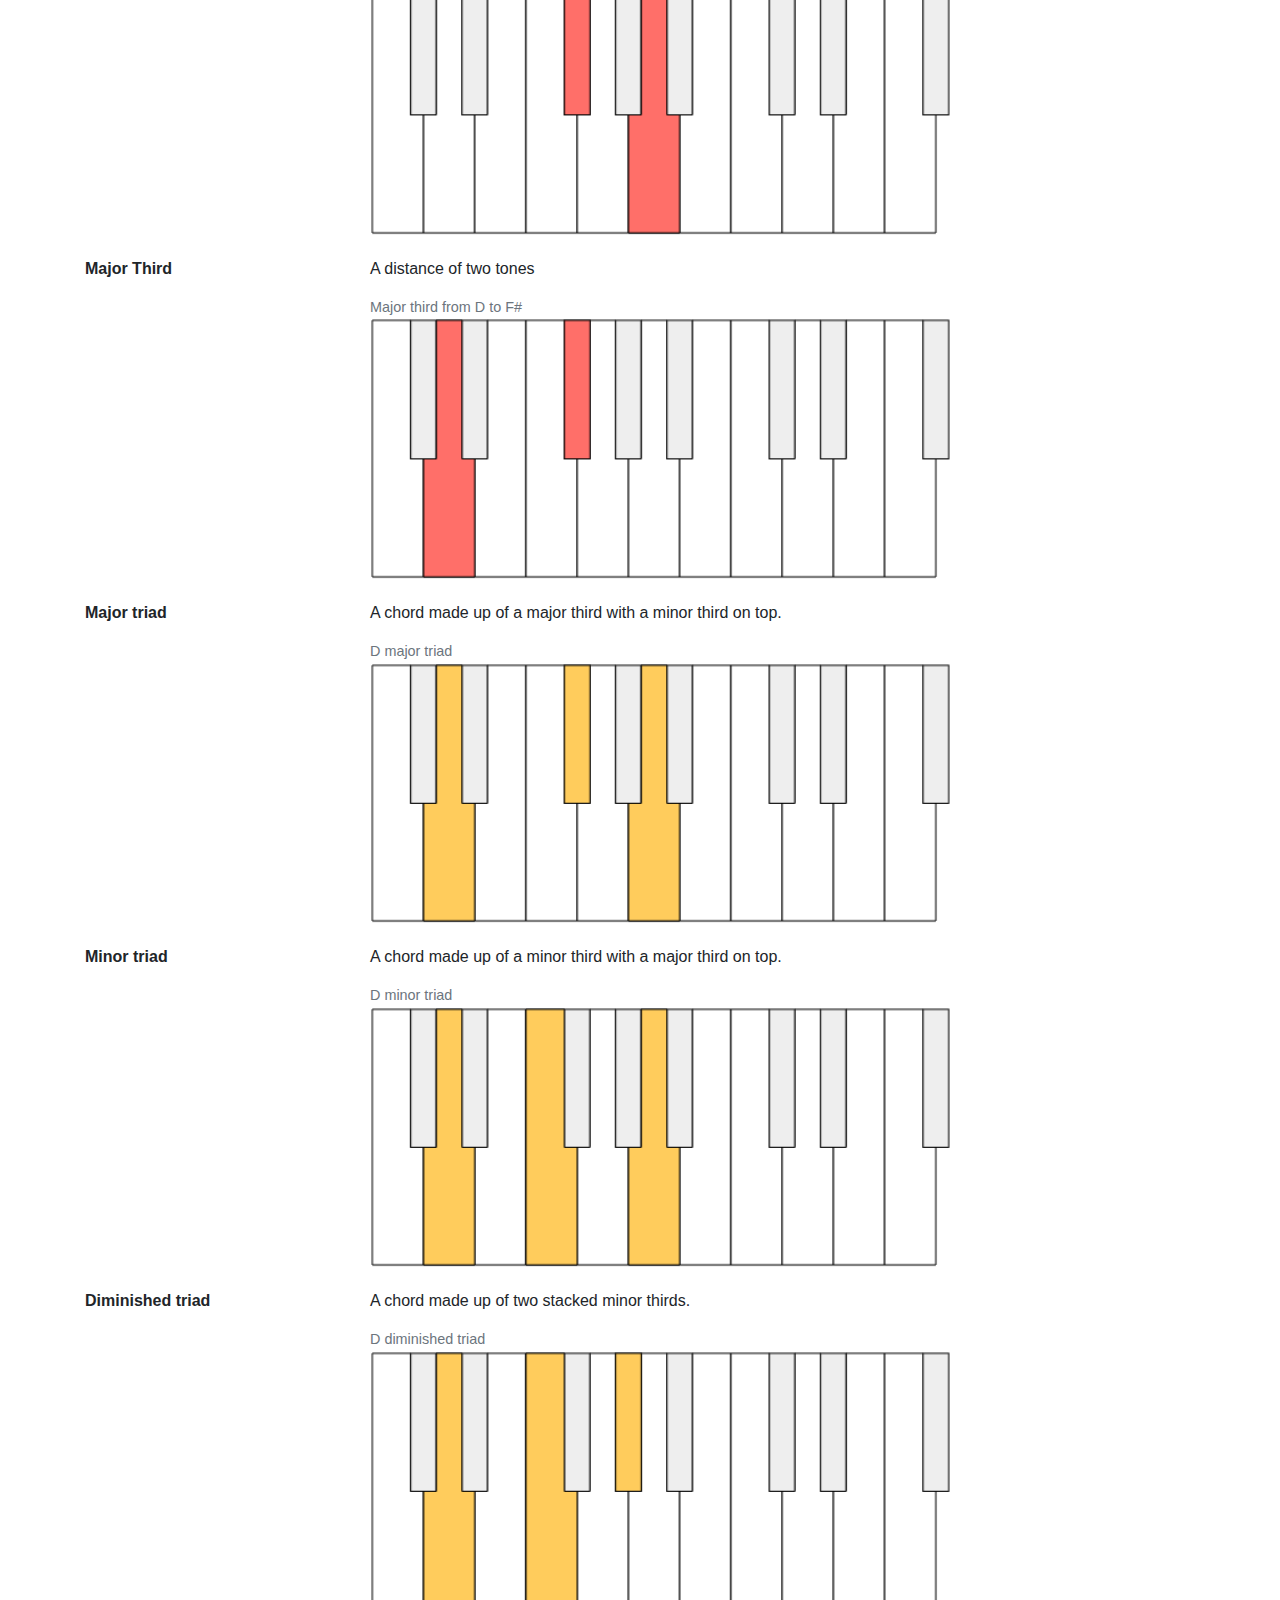
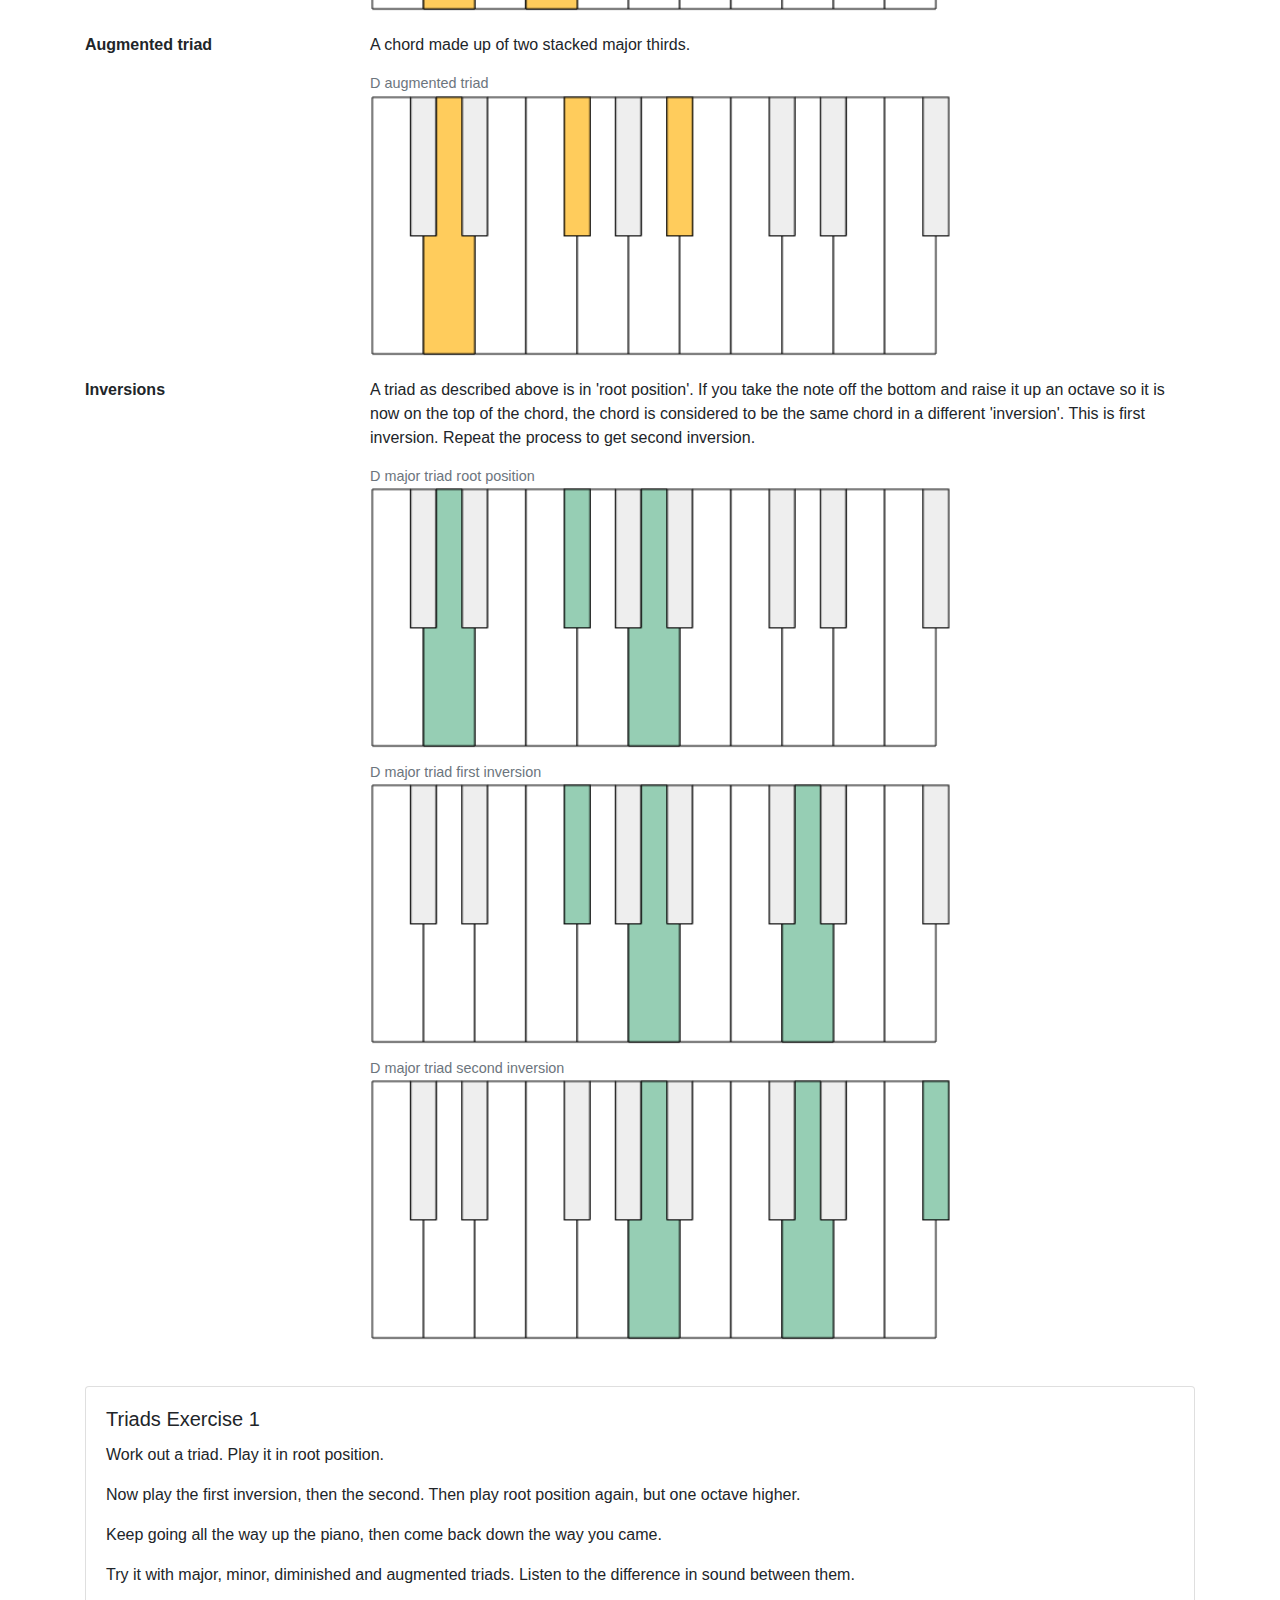
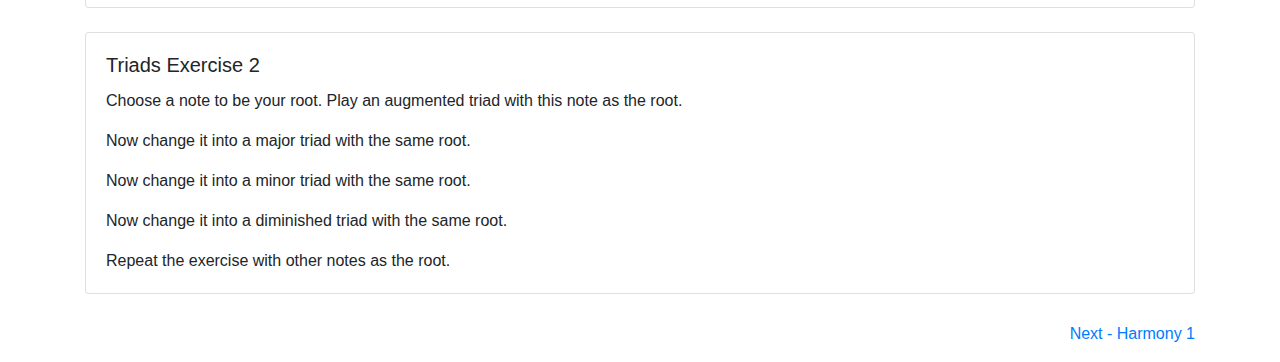
==== commit 0bc12240: "style tweaks" ====
--- a/chords1/index.html
+++ b/chords1/index.html
@@ -2,6 +2,8 @@
 <html lang="en">
 
 <head>
+    <script async src="https://pagead2.googlesyndication.com/pagead/js/adsbygoogle.js?client=ca-pub-7369445754123590"
+     crossorigin="anonymous"></script>
     <!-- Required meta tags -->
     <meta charset="utf-8">
     <meta name="viewport"
@@ -12,6 +14,7 @@
           href="https://stackpath.bootstrapcdn.com/bootstrap/4.3.1/css/bootstrap.min.css"
           integrity="sha384-ggOyR0iXCbMQv3Xipma34MD+dH/1fQ784/j6cY/iJTQUOhcWr7x9JvoRxT2MZw1T"
           crossorigin="anonymous">
+    <link rel="stylesheet" href="/styles.css">
 
     <title>Introducing Chords - Triads</title>
 </head>
@@ -22,7 +25,7 @@
            href="/">Piano</a>
     </nav>
     <div class="container">
-        <h2 class="text-center py-4">Introducing Chords - Triads</h2>
+        <h1 class="text-center py-4">Introducing Chords - Triads</h1>
         <dl class="row">
             <dt class="col-sm-3">
                 Chord
--- a/styles.css
+++ b/styles.css
@@ -0,0 +1,16 @@
+.menu a{
+    margin: 0 auto;
+    max-width: 600px;
+}
+
+.circle {
+    font-size: xx-large;
+}
+
+.intro {
+    background-color: transparent;
+}
+
+.title{
+    color: #588c7e!important;
+}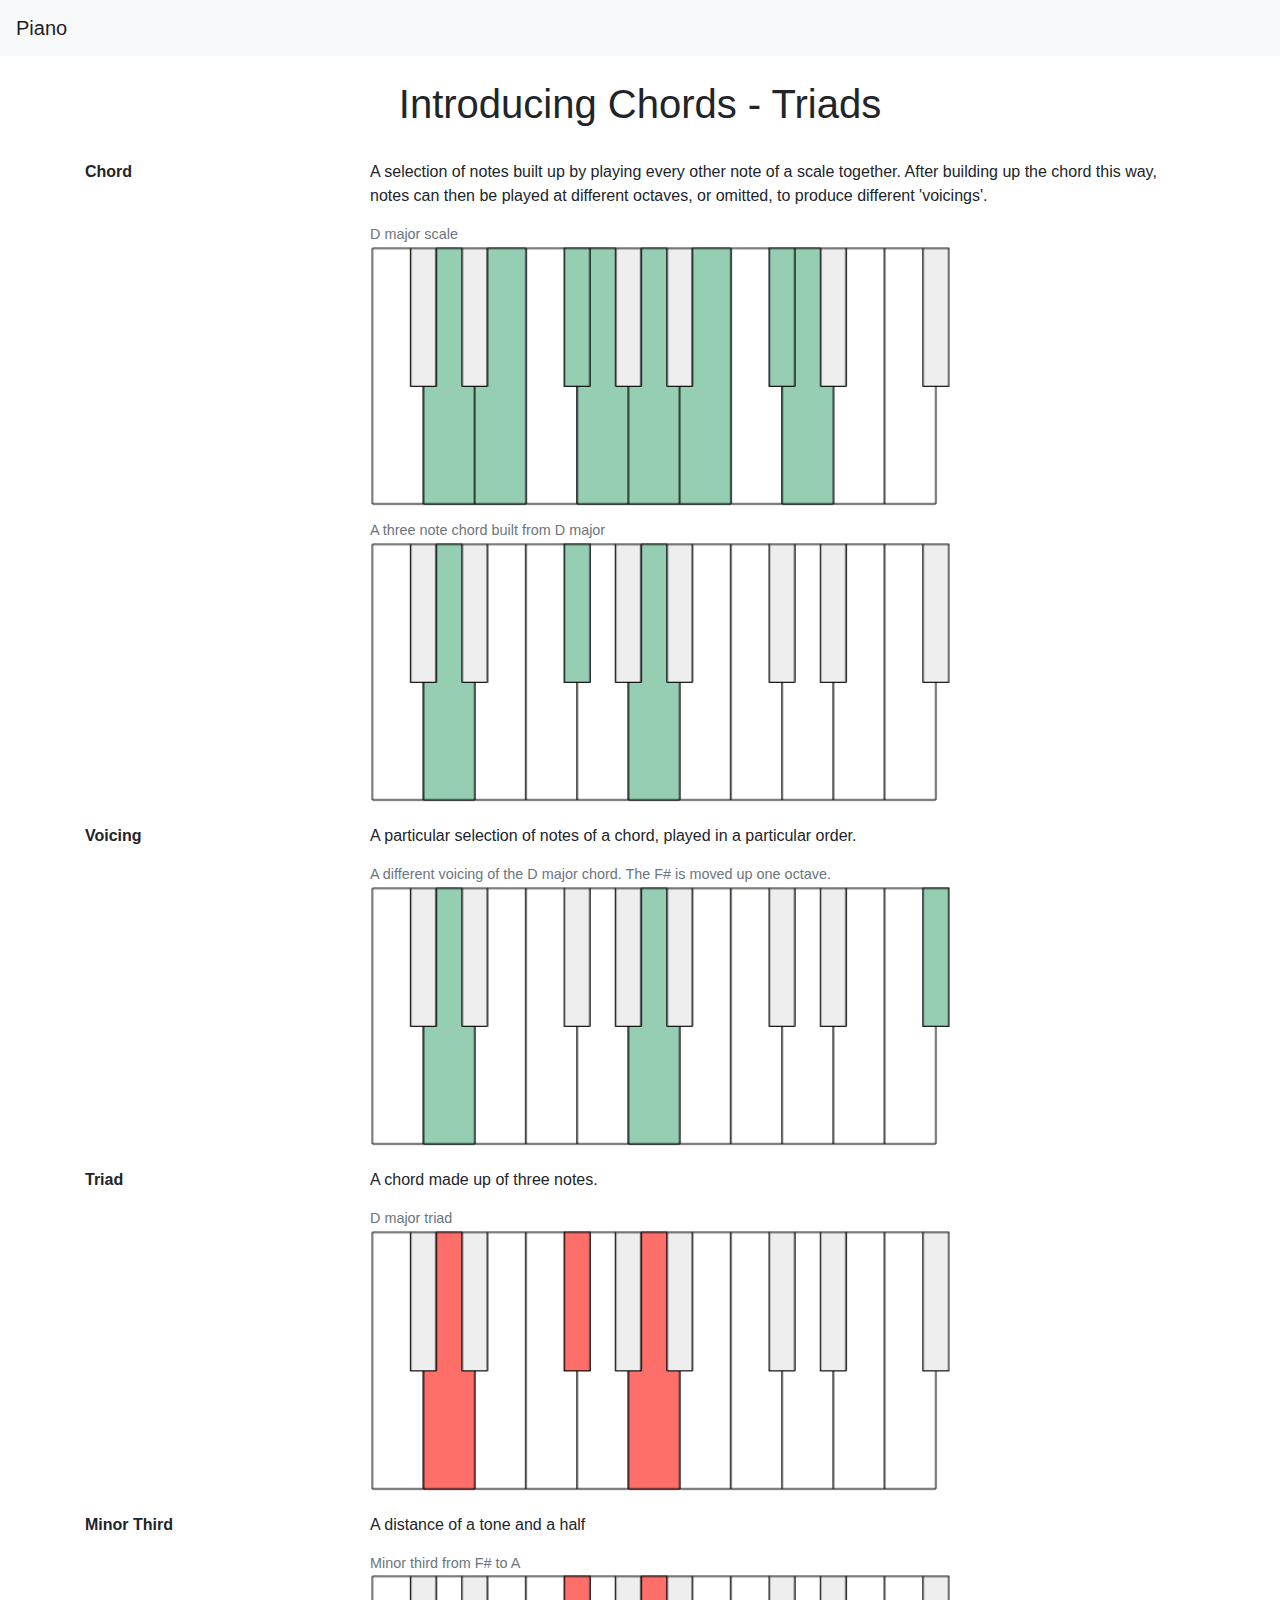
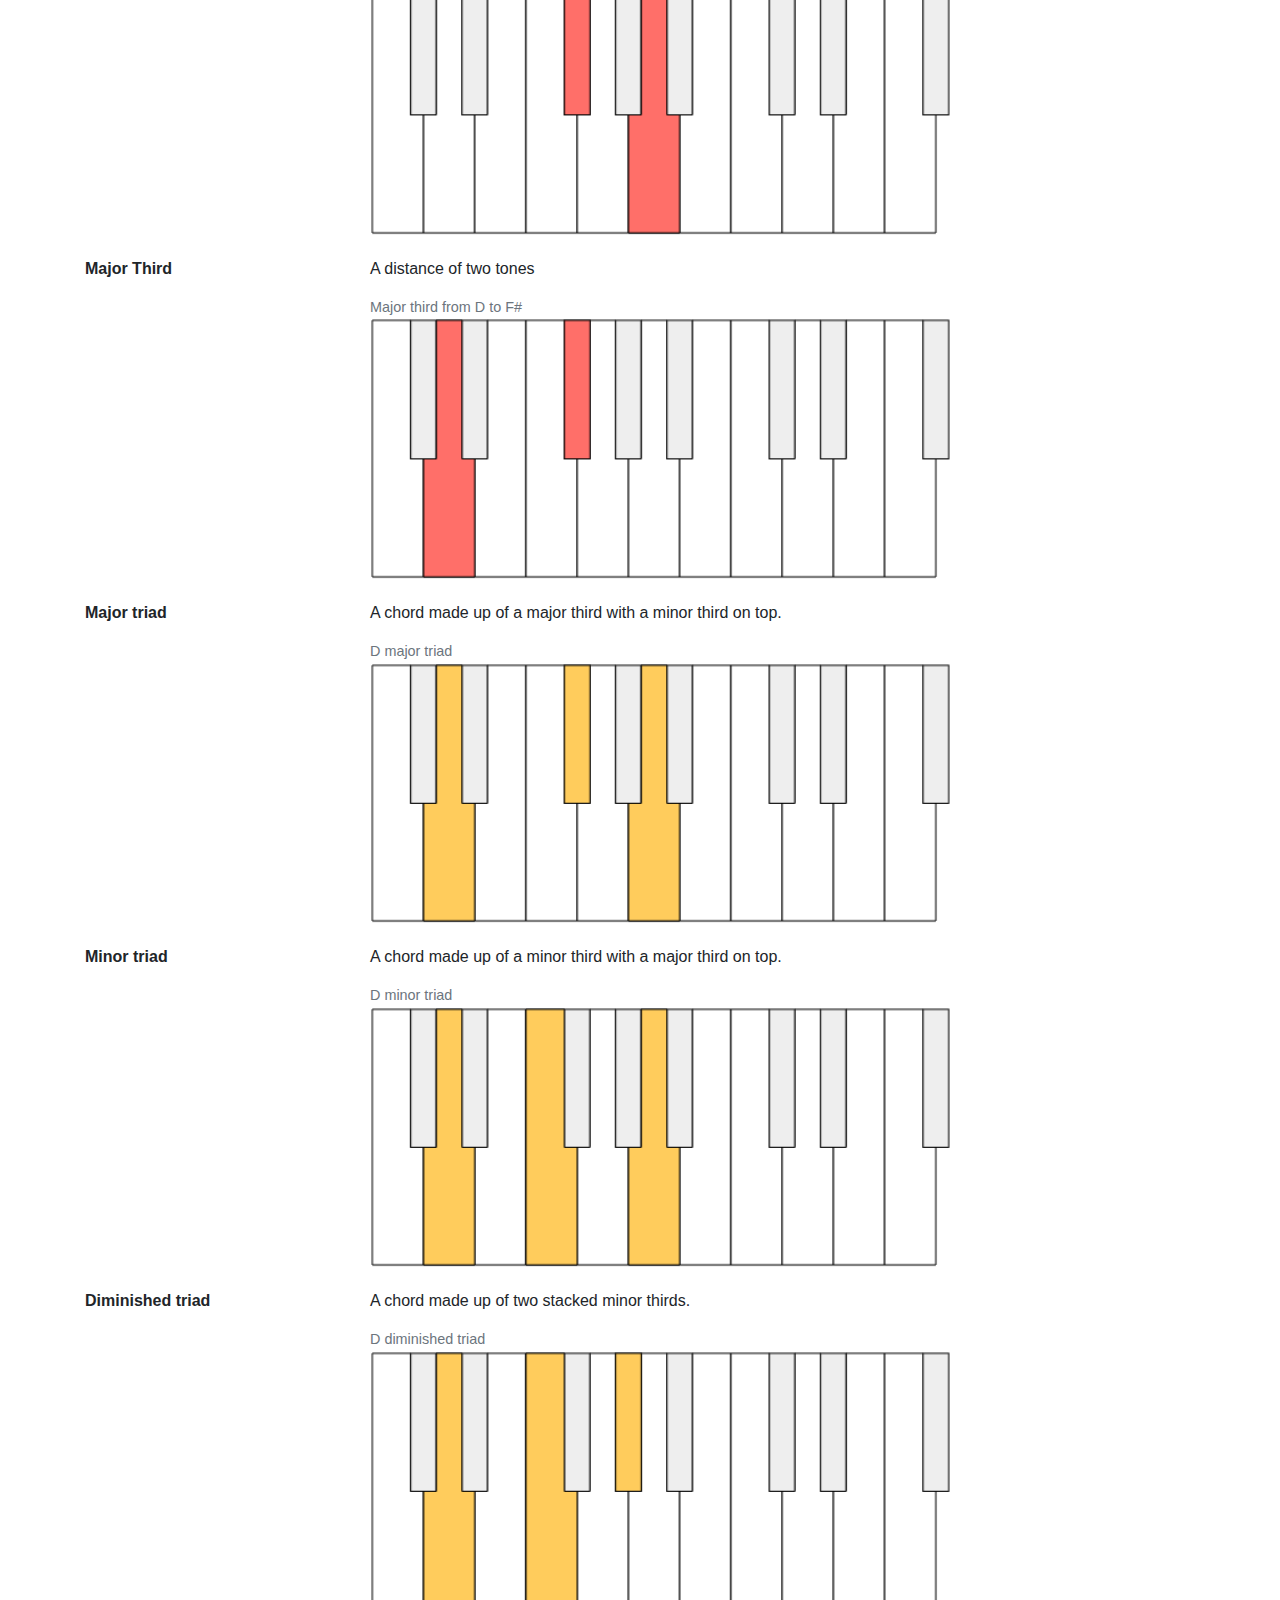
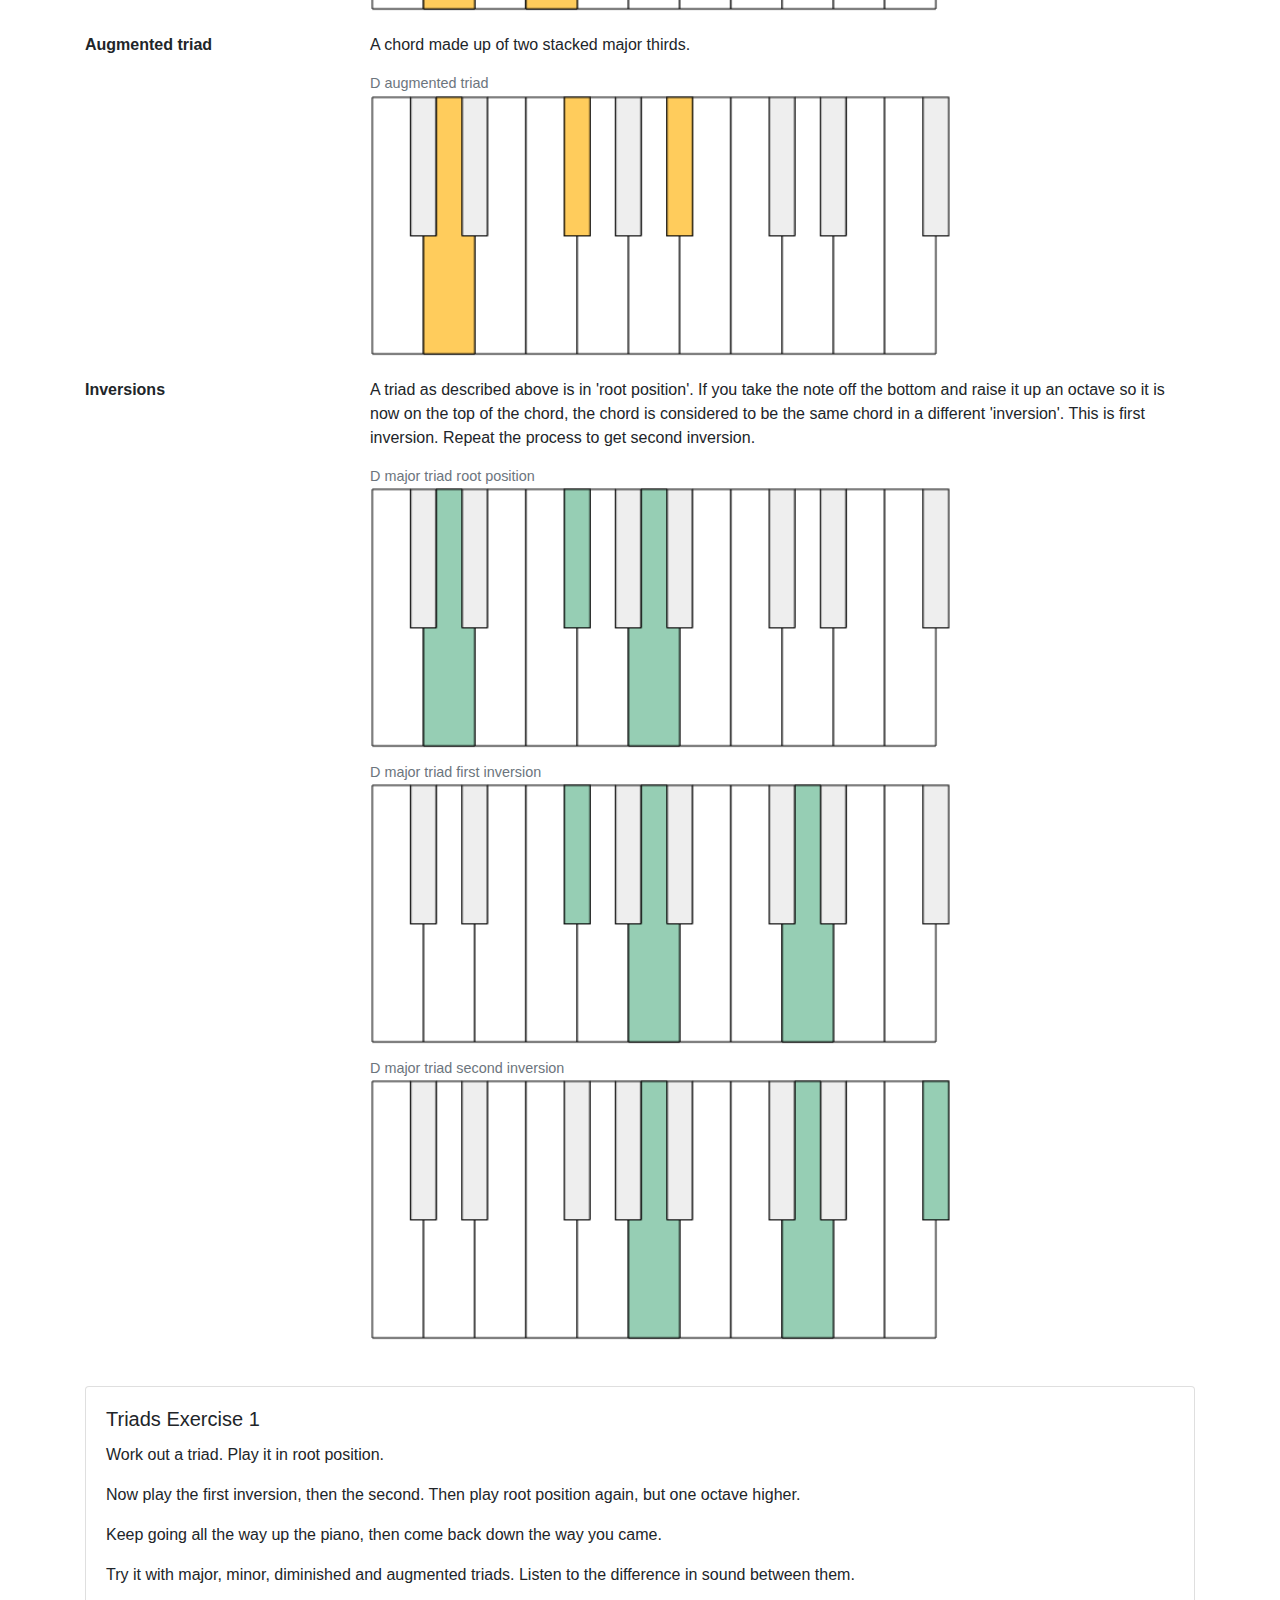
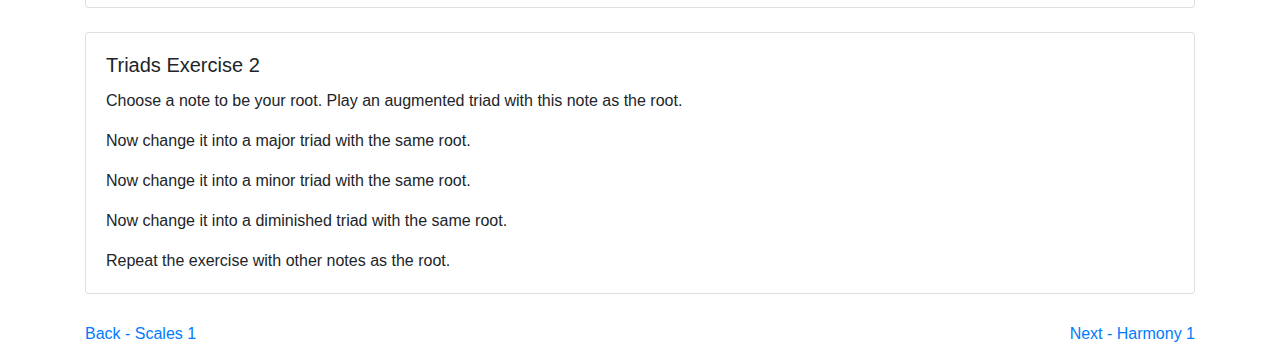
==== commit accad3e8: "note names etc" ====
--- a/chords1/index.html
+++ b/chords1/index.html
@@ -181,6 +181,7 @@
         </div>
 
         <a href="/harmony1" class="link-primary mt-1 mb-3 float-right">Next - Harmony 1</a>
+        <a href="/scales1" class="link-primary mt-1 mb-3 float-left">Back - Scales 1</a>
     </div>
 
 
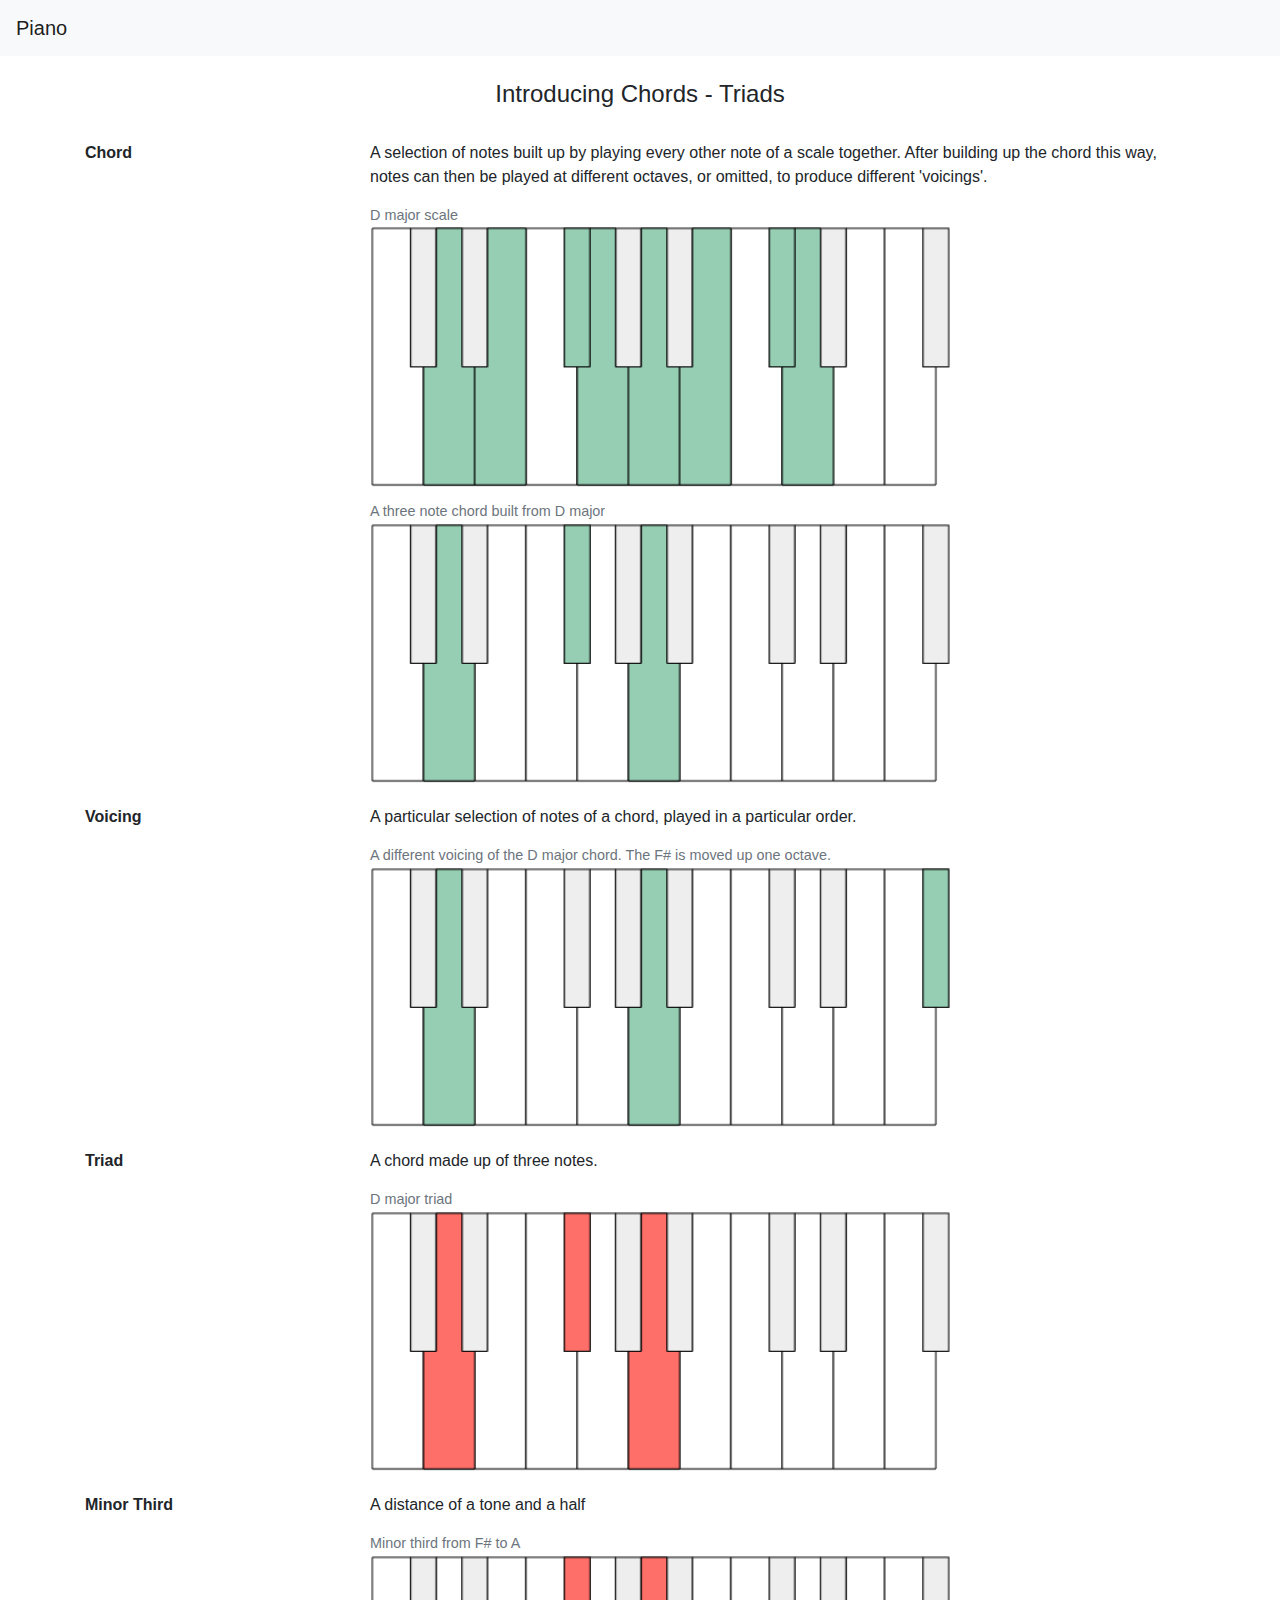
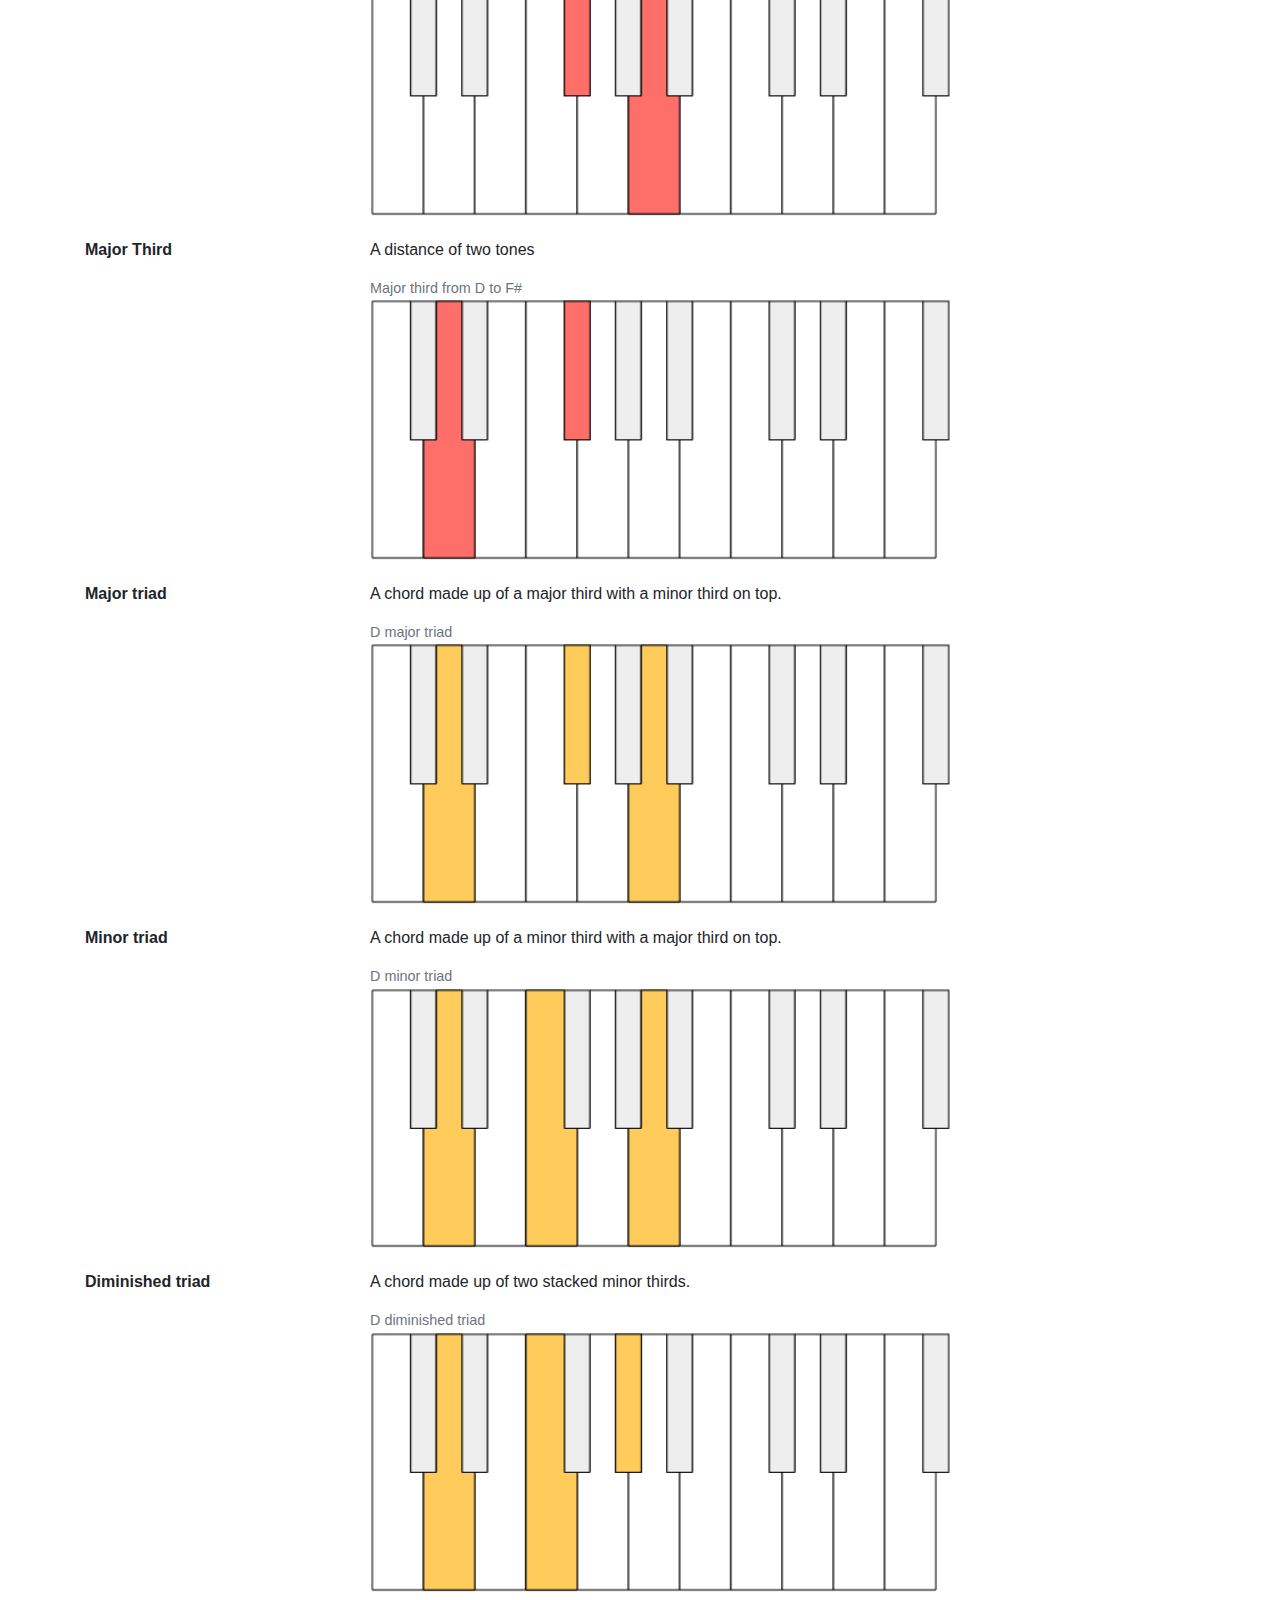
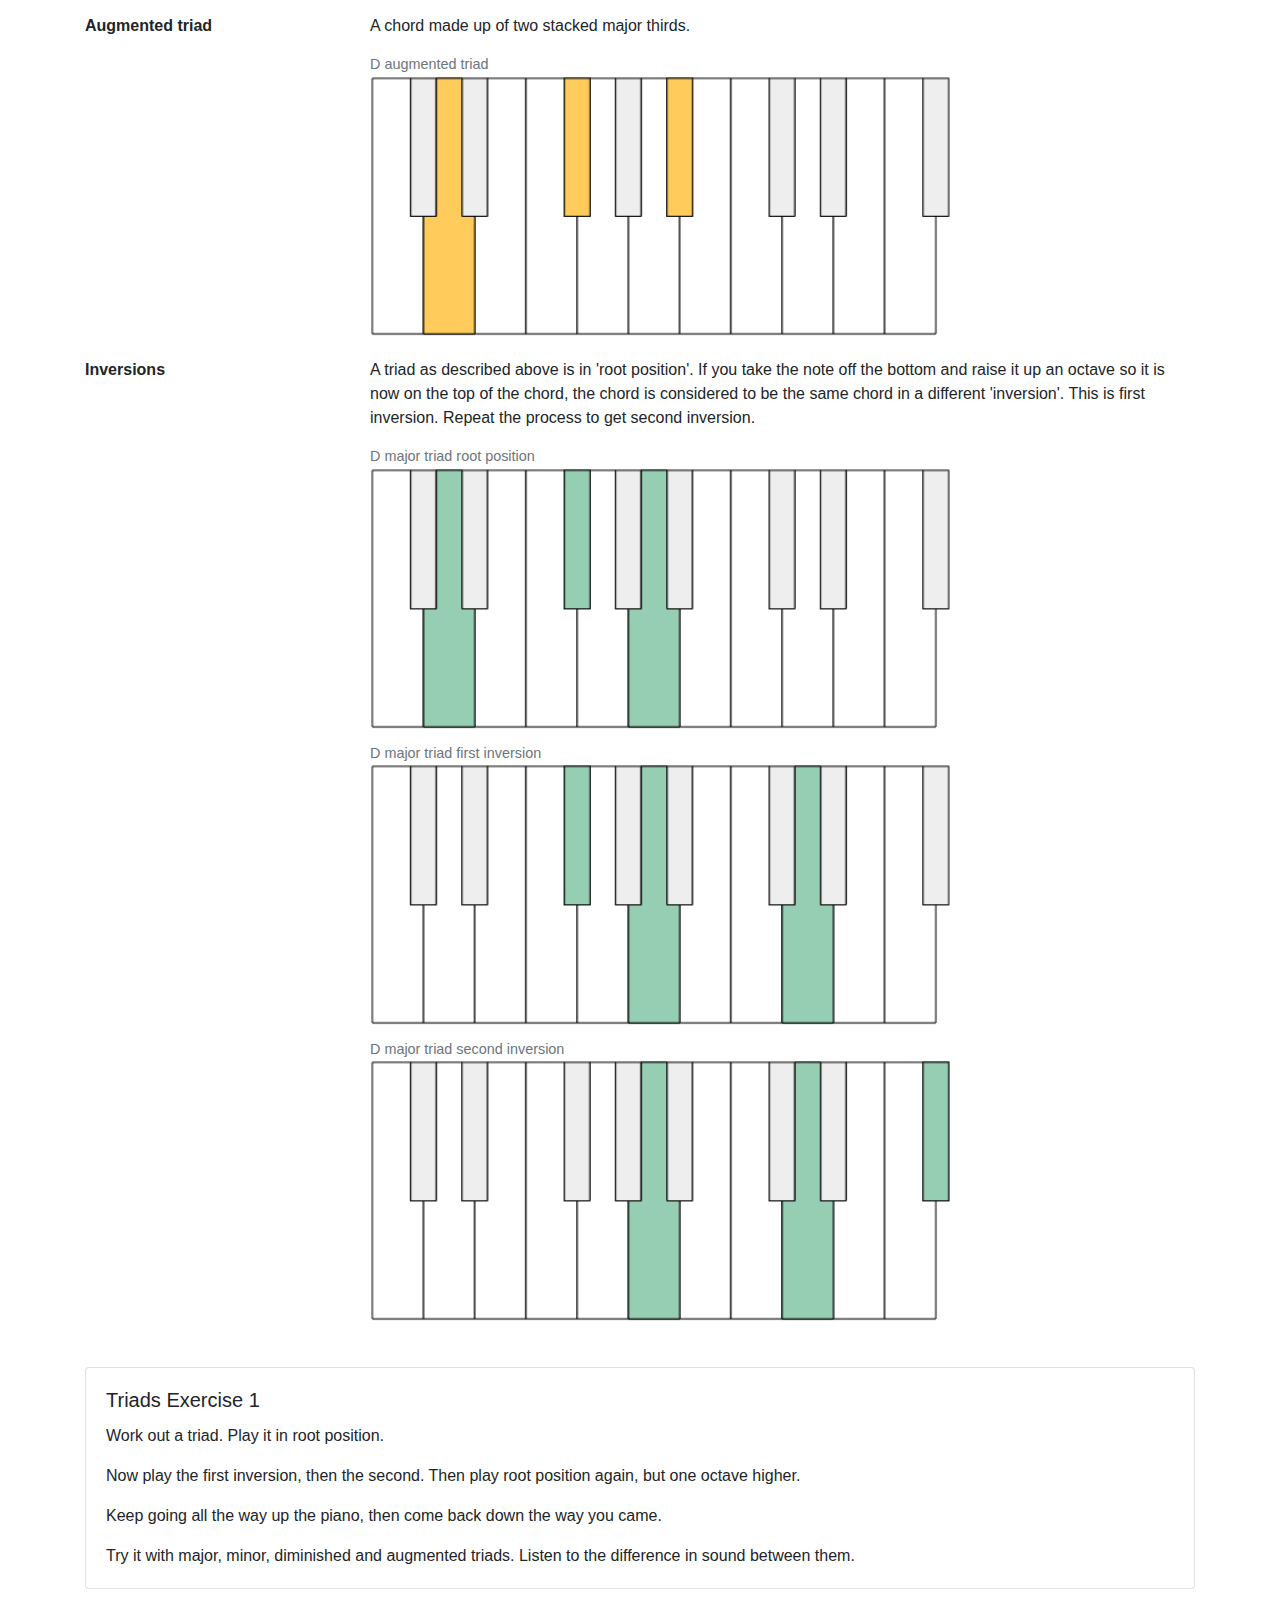
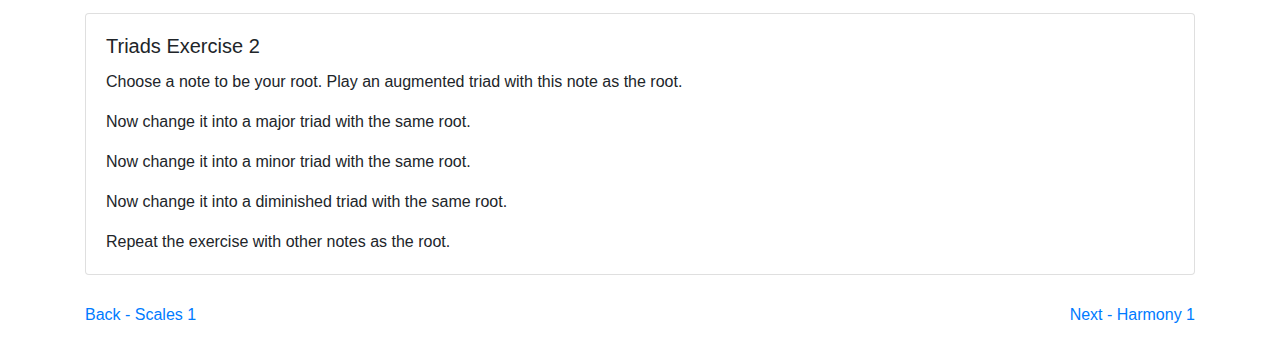
==== commit 78098f49: "analytics" ====
--- a/chords1/index.html
+++ b/chords1/index.html
@@ -2,6 +2,15 @@
 <html lang="en">
 
 <head>
+    <!-- Global site tag (gtag.js) - Google Analytics -->
+    <script async src="https://www.googletagmanager.com/gtag/js?id=G-78ESY8HR9T"></script>
+    <script>
+    window.dataLayer = window.dataLayer || [];
+    function gtag(){dataLayer.push(arguments);}
+    gtag('js', new Date());
+
+    gtag('config', 'G-78ESY8HR9T');
+    </script>
     <script async src="https://pagead2.googlesyndication.com/pagead/js/adsbygoogle.js?client=ca-pub-7369445754123590"
      crossorigin="anonymous"></script>
     <!-- Required meta tags -->
--- a/styles.css
+++ b/styles.css
@@ -13,4 +13,8 @@
 
 .title{
     color: #588c7e!important;
+}
+
+h1{
+    font-size: x-large;
 }